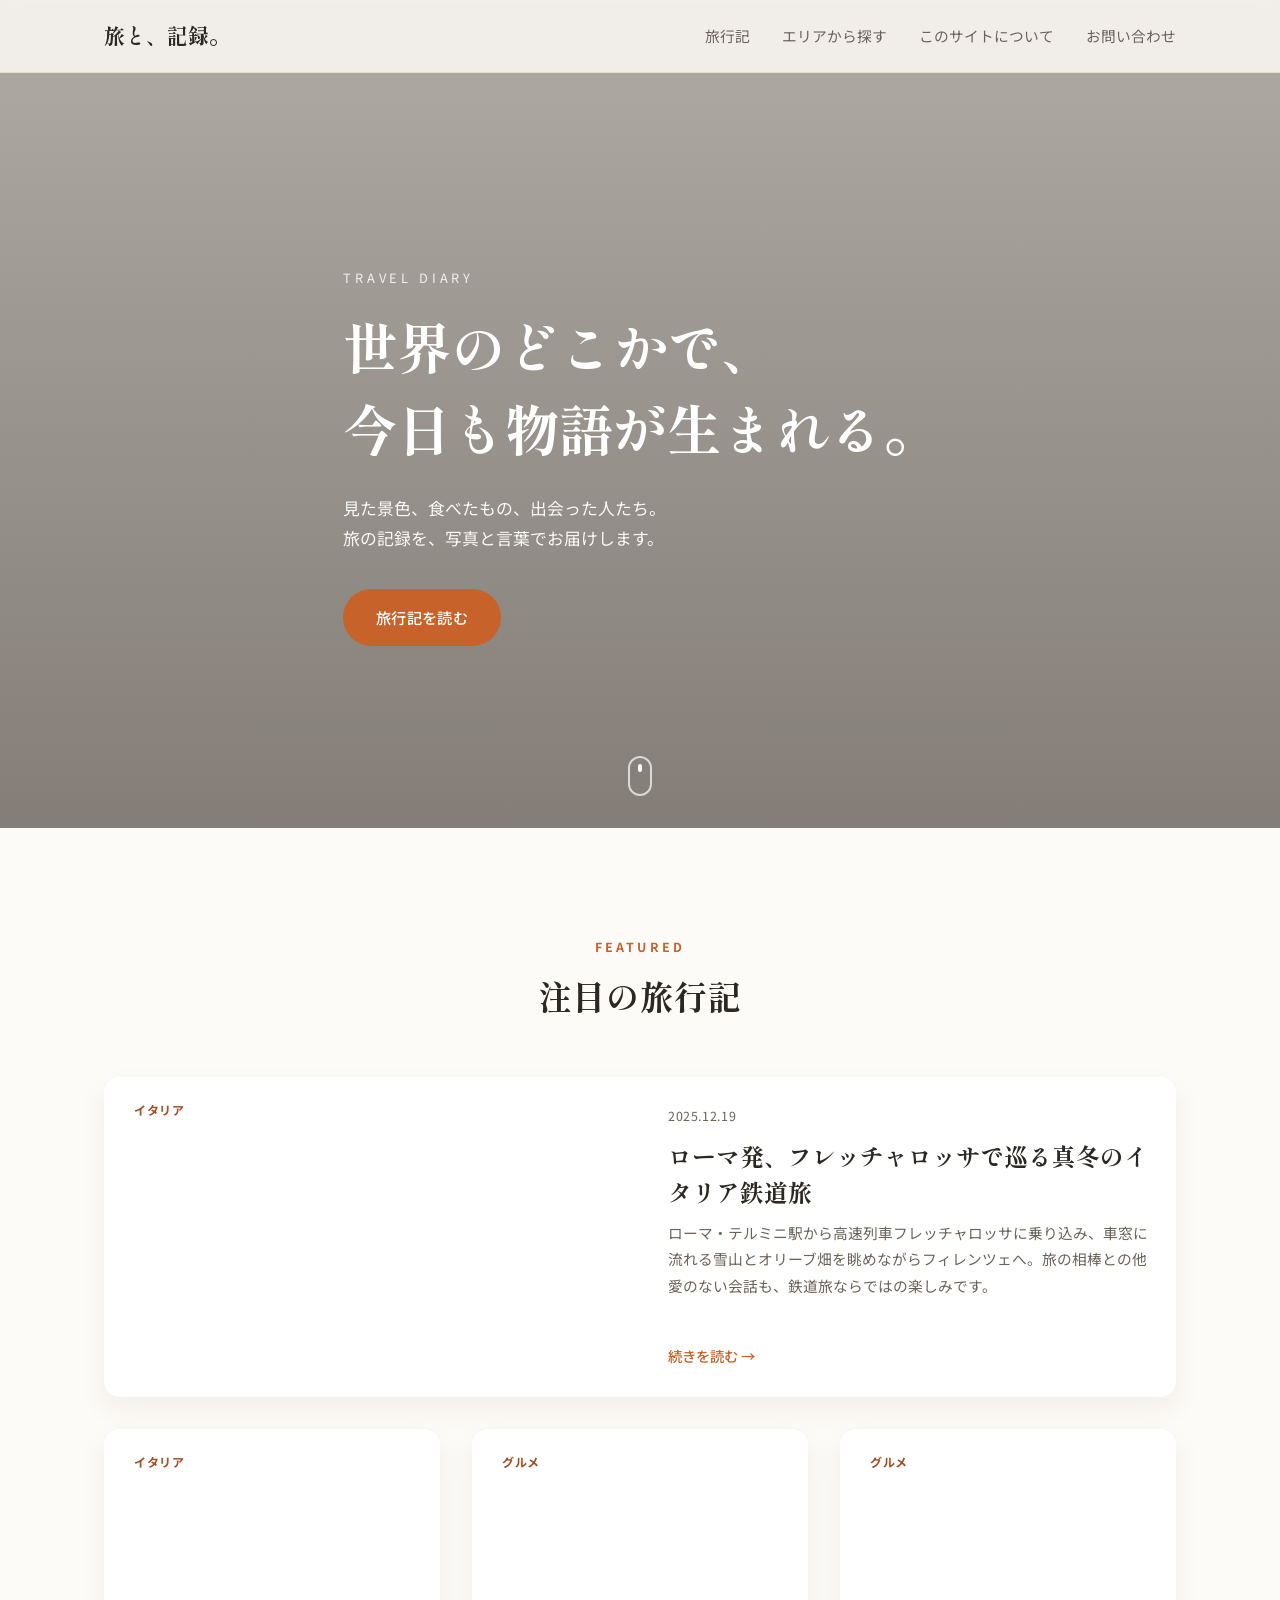
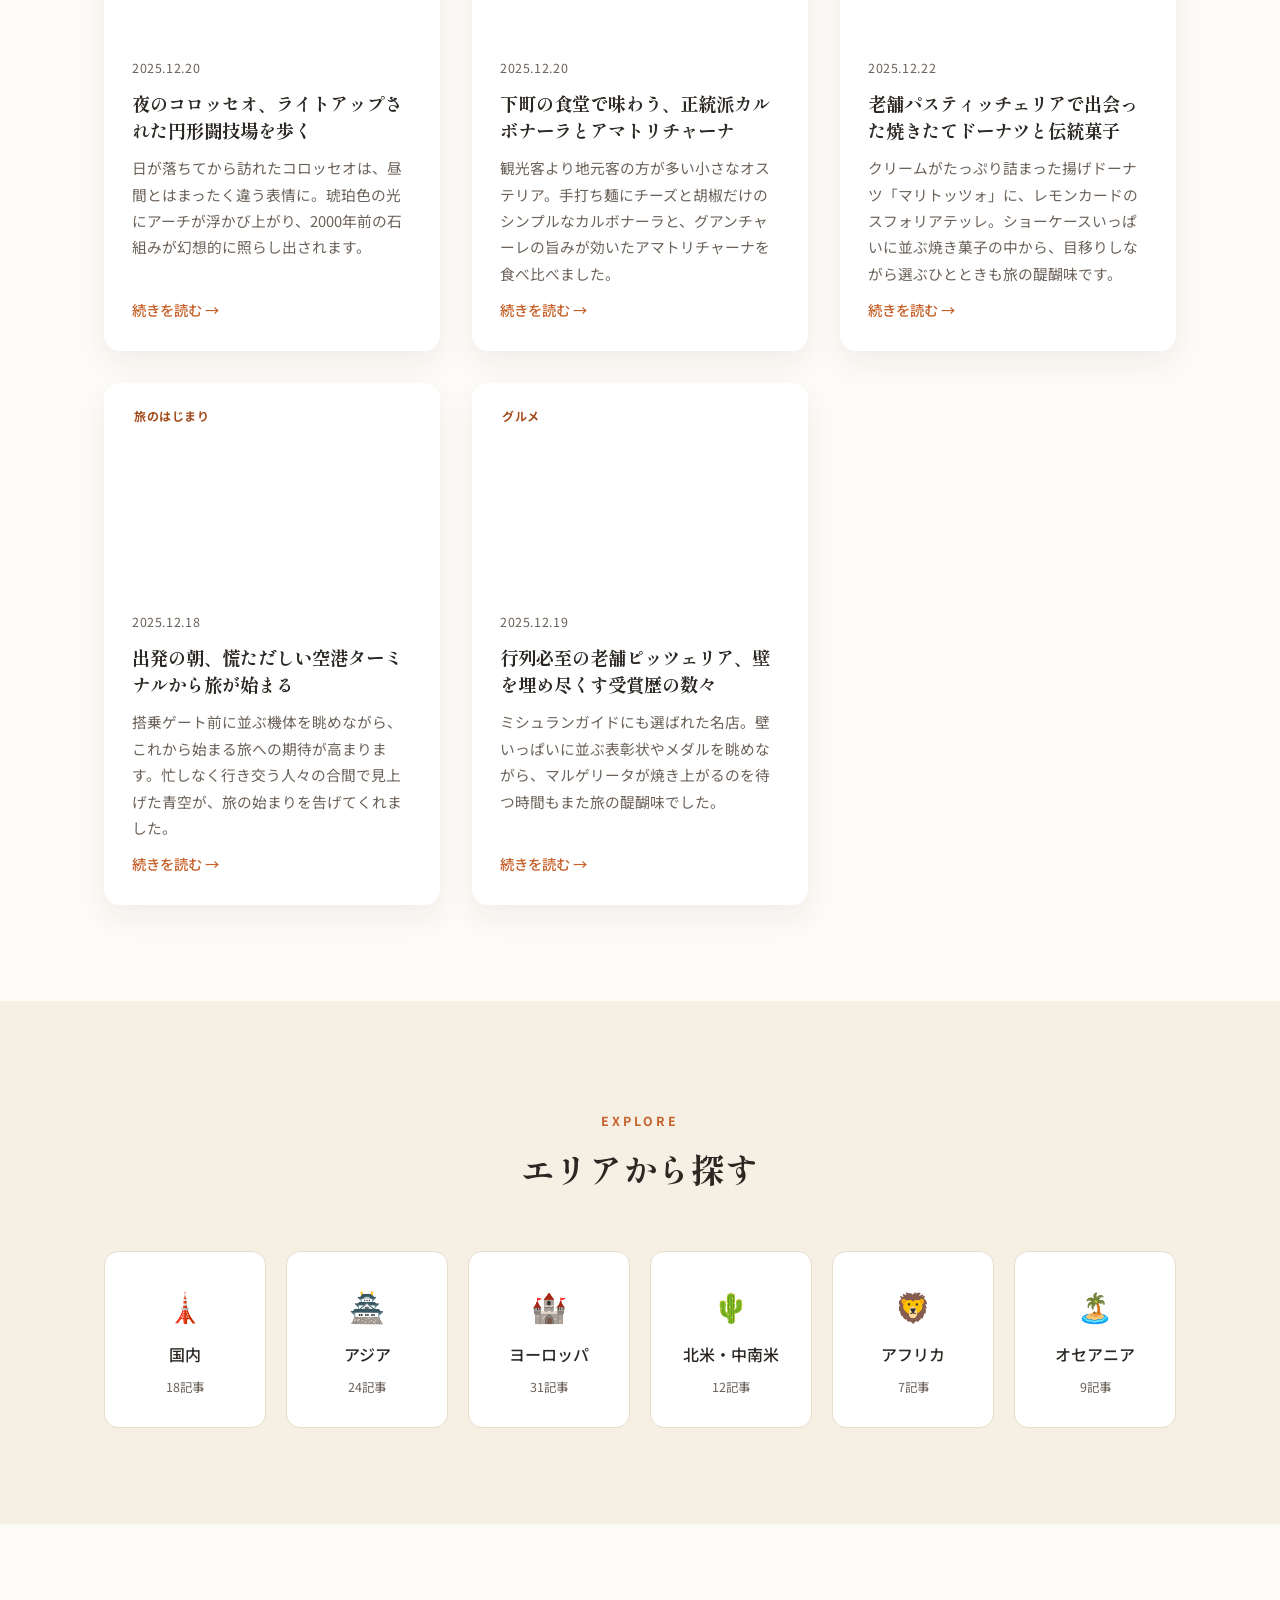
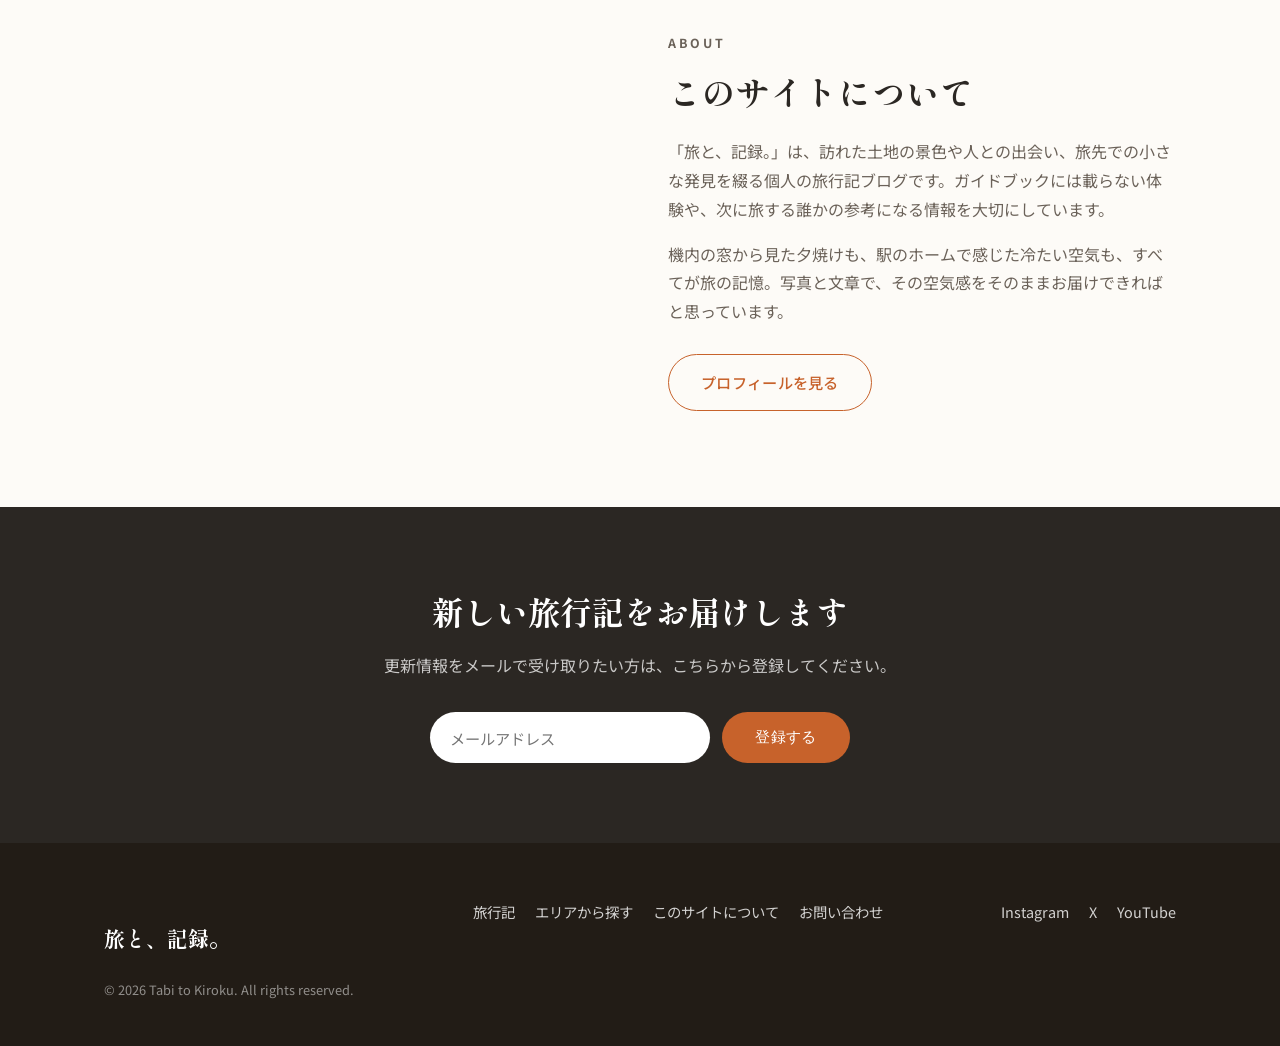
==== index.html @ 1ca61dbb "Initial commit: travel-site with Taiwan04 trip article Add site scaffold (index, naples article, css" ====
<!DOCTYPE html>
<html lang="ja">
<head>
<meta charset="UTF-8">
<meta name="viewport" content="width=device-width, initial-scale=1.0">
<title>旅と、記録。| 旅行記ブログ</title>
<link rel="preconnect" href="https://fonts.googleapis.com">
<link rel="preconnect" href="https://fonts.gstatic.com" crossorigin>
<link href="https://fonts.googleapis.com/css2?family=Shippori+Mincho:wght@500;700&family=Noto+Sans+JP:wght@400;500;700&display=swap" rel="stylesheet">
<link rel="stylesheet" href="css/style.css">
</head>
<body>

<header class="site-header">
  <div class="container header-inner">
    <a href="#top" class="logo">旅と、記録。</a>
    <nav class="nav" id="nav">
      <a href="#featured">旅行記</a>
      <a href="#destinations">エリアから探す</a>
      <a href="#about">このサイトについて</a>
      <a href="#contact">お問い合わせ</a>
    </nav>
    <button class="nav-toggle" id="navToggle" aria-label="メニューを開く" aria-expanded="false">
      <span></span><span></span><span></span>
    </button>
  </div>
</header>

<section class="hero" id="top">
  <div class="hero-bg" aria-hidden="true"></div>
  <div class="hero-content container">
    <p class="hero-eyebrow">TRAVEL DIARY</p>
    <h1>世界のどこかで、<br>今日も物語が生まれる。</h1>
    <p class="hero-lead">見た景色、食べたもの、出会った人たち。<br>旅の記録を、写真と言葉でお届けします。</p>
    <a href="#featured" class="btn btn-primary">旅行記を読む</a>
  </div>
  <a href="#featured" class="scroll-cue" aria-label="下にスクロール"><span></span></a>
</section>

<main>

  <section class="section" id="featured">
    <div class="container">
      <div class="section-head">
        <p class="section-eyebrow">FEATURED</p>
        <h2>注目の旅行記</h2>
      </div>

      <div class="card-grid">

        <article class="card card-large">
          <div class="card-media" style="background-image:url('images/2025-12-italy/naples/20251219_081137.jpg');">
            <span class="tag">イタリア</span>
          </div>
          <div class="card-body">
            <p class="card-date">2025.12.19</p>
            <h3>ローマ発、フレッチャロッサで巡る真冬のイタリア鉄道旅</h3>
            <p class="card-excerpt">ローマ・テルミニ駅から高速列車フレッチャロッサに乗り込み、車窓に流れる雪山とオリーブ畑を眺めながらフィレンツェへ。旅の相棒との他愛のない会話も、鉄道旅ならではの楽しみです。</p>
            <a href="articles/naples.html" class="card-link">続きを読む →</a>
          </div>
        </article>

        <article class="card">
          <div class="card-media" style="background-image:url('images/2025-12-italy/cover/20251220_171039.jpg');">
            <span class="tag">イタリア</span>
          </div>
          <div class="card-body">
            <p class="card-date">2025.12.20</p>
            <h3>夜のコロッセオ、ライトアップされた円形闘技場を歩く</h3>
            <p class="card-excerpt">日が落ちてから訪れたコロッセオは、昼間とはまったく違う表情に。琥珀色の光にアーチが浮かび上がり、2000年前の石組みが幻想的に照らし出されます。</p>
            <a href="#" class="card-link">続きを読む →</a>
          </div>
        </article>

        <article class="card">
          <div class="card-media" style="background-image:url('images/2025-12-italy/cover/20251220_133703.jpg');">
            <span class="tag">グルメ</span>
          </div>
          <div class="card-body">
            <p class="card-date">2025.12.20</p>
            <h3>下町の食堂で味わう、正統派カルボナーラとアマトリチャーナ</h3>
            <p class="card-excerpt">観光客より地元客の方が多い小さなオステリア。手打ち麺にチーズと胡椒だけのシンプルなカルボナーラと、グアンチャーレの旨みが効いたアマトリチャーナを食べ比べました。</p>
            <a href="#" class="card-link">続きを読む →</a>
          </div>
        </article>

        <article class="card">
          <div class="card-media" style="background-image:url('images/2025-12-italy/cover/20251222_110135.jpg');">
            <span class="tag">グルメ</span>
          </div>
          <div class="card-body">
            <p class="card-date">2025.12.22</p>
            <h3>老舗パスティッチェリアで出会った焼きたてドーナツと伝統菓子</h3>
            <p class="card-excerpt">クリームがたっぷり詰まった揚げドーナツ「マリトッツォ」に、レモンカードのスフォリアテッレ。ショーケースいっぱいに並ぶ焼き菓子の中から、目移りしながら選ぶひとときも旅の醍醐味です。</p>
            <a href="#" class="card-link">続きを読む →</a>
          </div>
        </article>

        <article class="card">
          <div class="card-media" style="background-image:url('images/2025-12-italy/cover/20251218_120219.jpg');">
            <span class="tag">旅のはじまり</span>
          </div>
          <div class="card-body">
            <p class="card-date">2025.12.18</p>
            <h3>出発の朝、慌ただしい空港ターミナルから旅が始まる</h3>
            <p class="card-excerpt">搭乗ゲート前に並ぶ機体を眺めながら、これから始まる旅への期待が高まります。忙しなく行き交う人々の合間で見上げた青空が、旅の始まりを告げてくれました。</p>
            <a href="#" class="card-link">続きを読む →</a>
          </div>
        </article>

        <article class="card">
          <div class="card-media" style="background-image:url('images/2025-12-italy/naples/20251219_102523.jpg');">
            <span class="tag">グルメ</span>
          </div>
          <div class="card-body">
            <p class="card-date">2025.12.19</p>
            <h3>行列必至の老舗ピッツェリア、壁を埋め尽くす受賞歴の数々</h3>
            <p class="card-excerpt">ミシュランガイドにも選ばれた名店。壁いっぱいに並ぶ表彰状やメダルを眺めながら、マルゲリータが焼き上がるのを待つ時間もまた旅の醍醐味でした。</p>
            <a href="#" class="card-link">続きを読む →</a>
          </div>
        </article>

      </div>
    </div>
  </section>

  <section class="section section-alt" id="destinations">
    <div class="container">
      <div class="section-head">
        <p class="section-eyebrow">EXPLORE</p>
        <h2>エリアから探す</h2>
      </div>
      <div class="region-grid">
        <a href="#" class="region-card">
          <span class="region-icon">🗼</span>
          <span class="region-name">国内</span>
          <span class="region-count">18記事</span>
        </a>
        <a href="#" class="region-card">
          <span class="region-icon">🏯</span>
          <span class="region-name">アジア</span>
          <span class="region-count">24記事</span>
        </a>
        <a href="#" class="region-card">
          <span class="region-icon">🏰</span>
          <span class="region-name">ヨーロッパ</span>
          <span class="region-count">31記事</span>
        </a>
        <a href="#" class="region-card">
          <span class="region-icon">🌵</span>
          <span class="region-name">北米・中南米</span>
          <span class="region-count">12記事</span>
        </a>
        <a href="#" class="region-card">
          <span class="region-icon">🦁</span>
          <span class="region-name">アフリカ</span>
          <span class="region-count">7記事</span>
        </a>
        <a href="#" class="region-card">
          <span class="region-icon">🏝️</span>
          <span class="region-name">オセアニア</span>
          <span class="region-count">9記事</span>
        </a>
      </div>
    </div>
  </section>

  <section class="section about" id="about">
    <div class="container about-inner">
      <div class="about-photo" style="background-image:url('images/2025-12-italy/cover/20251218_175914.jpg');"></div>
      <div class="about-text">
        <p class="section-eyebrow">ABOUT</p>
        <h2>このサイトについて</h2>
        <p>「旅と、記録。」は、訪れた土地の景色や人との出会い、旅先での小さな発見を綴る個人の旅行記ブログです。ガイドブックには載らない体験や、次に旅する誰かの参考になる情報を大切にしています。</p>
        <p>機内の窓から見た夕焼けも、駅のホームで感じた冷たい空気も、すべてが旅の記憶。写真と文章で、その空気感をそのままお届けできればと思っています。</p>
        <a href="#" class="btn btn-outline">プロフィールを見る</a>
      </div>
    </div>
  </section>

  <section class="newsletter" id="contact">
    <div class="container newsletter-inner">
      <h2>新しい旅行記をお届けします</h2>
      <p>更新情報をメールで受け取りたい方は、こちらから登録してください。</p>
      <form class="newsletter-form" onsubmit="return false;">
        <input type="email" placeholder="メールアドレス" aria-label="メールアドレス" required>
        <button type="submit" class="btn btn-primary">登録する</button>
      </form>
    </div>
  </section>

</main>

<footer class="site-footer">
  <div class="container footer-inner">
    <div>
      <p class="logo">旅と、記録。</p>
      <p class="footer-note">© 2026 Tabi to Kiroku. All rights reserved.</p>
    </div>
    <div class="footer-links">
      <a href="#featured">旅行記</a>
      <a href="#destinations">エリアから探す</a>
      <a href="#about">このサイトについて</a>
      <a href="#contact">お問い合わせ</a>
    </div>
    <div class="footer-social">
      <a href="#" aria-label="Instagram">Instagram</a>
      <a href="#" aria-label="X">X</a>
      <a href="#" aria-label="YouTube">YouTube</a>
    </div>
  </div>
</footer>

<script src="js/main.js"></script>
</body>
</html>
---- css/style.css ----
:root {
  --color-bg: #fdfbf7;
  --color-bg-alt: #f5efe4;
  --color-text: #2b2723;
  --color-text-soft: #6b6259;
  --color-accent: #c7622b;
  --color-accent-dark: #a44e20;
  --color-border: #e7ddcb;
  --font-heading: "Shippori Mincho", serif;
  --font-body: "Noto Sans JP", sans-serif;
  --max-width: 1120px;
}

* {
  box-sizing: border-box;
}

html {
  scroll-behavior: smooth;
}

body {
  margin: 0;
  font-family: var(--font-body);
  color: var(--color-text);
  background: var(--color-bg);
  line-height: 1.8;
}

img {
  max-width: 100%;
}

a {
  color: inherit;
  text-decoration: none;
}

.container {
  max-width: var(--max-width);
  margin: 0 auto;
  padding: 0 24px;
}

h1, h2, h3 {
  font-family: var(--font-heading);
  line-height: 1.5;
  margin: 0;
}

.btn {
  display: inline-block;
  padding: 14px 32px;
  border-radius: 999px;
  font-weight: 500;
  font-size: 0.95rem;
  letter-spacing: 0.02em;
  transition: transform 0.2s ease, background 0.2s ease, color 0.2s ease;
  border: 1px solid transparent;
}

.btn-primary {
  background: var(--color-accent);
  color: #fff;
}

.btn-primary:hover {
  background: var(--color-accent-dark);
  transform: translateY(-2px);
}

.btn-outline {
  border-color: var(--color-accent);
  color: var(--color-accent);
}

.btn-outline:hover {
  background: var(--color-accent);
  color: #fff;
  transform: translateY(-2px);
}

/* Header */
.site-header {
  position: fixed;
  top: 0;
  left: 0;
  right: 0;
  z-index: 100;
  background: rgba(253, 251, 247, 0.85);
  backdrop-filter: blur(8px);
  border-bottom: 1px solid var(--color-border);
}

.header-inner {
  display: flex;
  align-items: center;
  justify-content: space-between;
  height: 72px;
}

.logo {
  font-family: var(--font-heading);
  font-weight: 700;
  font-size: 1.3rem;
  color: var(--color-text);
}

.nav {
  display: flex;
  gap: 32px;
}

.nav a {
  font-size: 0.92rem;
  color: var(--color-text-soft);
  position: relative;
}

.nav a:hover {
  color: var(--color-accent);
}

.nav-toggle {
  display: none;
  flex-direction: column;
  justify-content: center;
  gap: 5px;
  width: 32px;
  height: 32px;
  background: none;
  border: none;
  cursor: pointer;
  padding: 0;
}

.nav-toggle span {
  display: block;
  height: 2px;
  width: 100%;
  background: var(--color-text);
  transition: transform 0.2s ease, opacity 0.2s ease;
}

/* Hero */
.hero {
  position: relative;
  min-height: 92vh;
  display: flex;
  align-items: center;
  overflow: hidden;
}

.hero-bg {
  position: absolute;
  inset: 0;
  background: url('../images/2025-12-italy/cover/20251221_143336.jpg') center 30%/cover no-repeat;
}

.hero-bg::after {
  content: "";
  position: absolute;
  inset: 0;
  background: linear-gradient(180deg, rgba(30, 22, 12, 0.35) 0%, rgba(30, 22, 12, 0.55) 100%);
}

.hero-content {
  position: relative;
  color: #fff;
  padding-top: 72px;
}

.hero-eyebrow {
  letter-spacing: 0.3em;
  font-size: 0.8rem;
  margin-bottom: 16px;
  opacity: 0.85;
}

.hero h1 {
  font-size: clamp(2rem, 5vw, 3.4rem);
  margin-bottom: 24px;
}

.hero-lead {
  font-size: 1.05rem;
  max-width: 32em;
  margin-bottom: 36px;
  opacity: 0.95;
}

.scroll-cue {
  position: absolute;
  bottom: 32px;
  left: 50%;
  transform: translateX(-50%);
  width: 24px;
  height: 40px;
  border: 2px solid rgba(255, 255, 255, 0.7);
  border-radius: 999px;
}

.scroll-cue span {
  position: absolute;
  top: 6px;
  left: 50%;
  transform: translateX(-50%);
  width: 4px;
  height: 8px;
  background: #fff;
  border-radius: 999px;
  animation: scroll-cue 1.6s infinite;
}

@keyframes scroll-cue {
  0% { opacity: 1; top: 6px; }
  70% { opacity: 0; top: 20px; }
  100% { opacity: 0; top: 6px; }
}

/* Sections */
.section {
  padding: 96px 0;
}

.section-alt {
  background: var(--color-bg-alt);
}

.section-head {
  text-align: center;
  margin-bottom: 56px;
}

.section-eyebrow {
  color: var(--color-accent);
  letter-spacing: 0.25em;
  font-size: 0.78rem;
  font-weight: 700;
  margin-bottom: 12px;
}

.section-head h2 {
  font-size: clamp(1.6rem, 3vw, 2.1rem);
}

/* Card grid */
.card-grid {
  display: grid;
  grid-template-columns: repeat(3, 1fr);
  gap: 32px;
}

.card {
  background: #fff;
  border-radius: 16px;
  overflow: hidden;
  box-shadow: 0 12px 30px rgba(43, 39, 35, 0.06);
  transition: transform 0.25s ease, box-shadow 0.25s ease;
  display: flex;
  flex-direction: column;
}

.card:hover {
  transform: translateY(-6px);
  box-shadow: 0 20px 40px rgba(43, 39, 35, 0.12);
}

.card-large {
  grid-column: span 3;
  flex-direction: row;
}

.card-large .card-media {
  flex: 1 1 50%;
  min-height: 320px;
}

.card-large .card-body {
  flex: 1 1 50%;
  justify-content: center;
}

.card-media {
  height: 200px;
  background-size: cover;
  background-position: center;
  position: relative;
}

.tag {
  position: absolute;
  top: 16px;
  left: 16px;
  background: rgba(255, 255, 255, 0.9);
  color: var(--color-accent-dark);
  font-size: 0.75rem;
  font-weight: 700;
  padding: 6px 14px;
  border-radius: 999px;
  letter-spacing: 0.05em;
}

.card-body {
  padding: 28px;
  display: flex;
  flex-direction: column;
  gap: 10px;
  flex: 1;
}

.card-date {
  font-size: 0.78rem;
  color: var(--color-text-soft);
  letter-spacing: 0.05em;
  margin: 0;
}

.card h3 {
  font-size: 1.15rem;
}

.card-large h3 {
  font-size: 1.5rem;
}

.card-excerpt {
  color: var(--color-text-soft);
  font-size: 0.92rem;
  margin: 0;
}

.card-link {
  margin-top: auto;
  color: var(--color-accent);
  font-weight: 500;
  font-size: 0.9rem;
}

/* Regions */
.region-grid {
  display: grid;
  grid-template-columns: repeat(6, 1fr);
  gap: 20px;
}

.region-card {
  background: #fff;
  border: 1px solid var(--color-border);
  border-radius: 14px;
  padding: 28px 12px;
  display: flex;
  flex-direction: column;
  align-items: center;
  gap: 8px;
  transition: border-color 0.2s ease, transform 0.2s ease;
}

.region-card:hover {
  border-color: var(--color-accent);
  transform: translateY(-4px);
}

.region-icon {
  font-size: 1.8rem;
}

.region-name {
  font-weight: 500;
}

.region-count {
  font-size: 0.78rem;
  color: var(--color-text-soft);
}

/* About */
.about-inner {
  display: grid;
  grid-template-columns: 1fr 1fr;
  gap: 56px;
  align-items: center;
}

.about-photo {
  background-size: cover;
  background-position: center;
  border-radius: 20px;
  min-height: 380px;
}

.about-text p {
  color: var(--color-text-soft);
}

.about-text h2 {
  margin-bottom: 20px;
  font-size: clamp(1.6rem, 3vw, 2.1rem);
}

.about-text .btn {
  margin-top: 12px;
}

/* Newsletter */
.newsletter {
  background: var(--color-text);
  color: #fff;
  padding: 80px 0;
  text-align: center;
}

.newsletter h2 {
  font-size: clamp(1.5rem, 3vw, 2rem);
  margin-bottom: 12px;
}

.newsletter p {
  color: rgba(255, 255, 255, 0.75);
  margin-bottom: 32px;
}

.newsletter-form {
  display: flex;
  justify-content: center;
  gap: 12px;
  flex-wrap: wrap;
}

.newsletter-form input {
  padding: 14px 20px;
  border-radius: 999px;
  border: none;
  min-width: 280px;
  font-family: var(--font-body);
  font-size: 0.95rem;
}

/* Footer */
.site-footer {
  background: #221c16;
  color: rgba(255, 255, 255, 0.8);
  padding: 56px 0 32px;
}

.footer-inner {
  display: flex;
  justify-content: space-between;
  flex-wrap: wrap;
  gap: 32px;
}

.site-footer .logo {
  color: #fff;
}

.footer-note {
  font-size: 0.8rem;
  color: rgba(255, 255, 255, 0.5);
  margin-top: 8px;
}

.footer-links, .footer-social {
  display: flex;
  gap: 20px;
  font-size: 0.9rem;
}

.footer-links a:hover,
.footer-social a:hover,
.nav a:hover {
  color: var(--color-accent);
}

/* Responsive */
@media (max-width: 960px) {
  .card-grid {
    grid-template-columns: repeat(2, 1fr);
  }
  .card-large {
    grid-column: span 2;
    flex-direction: column;
  }
  .region-grid {
    grid-template-columns: repeat(3, 1fr);
  }
  .about-inner {
    grid-template-columns: 1fr;
  }
  .about-photo {
    min-height: 260px;
  }
}

/* Article: guidebook-style day-trip page */
.article-hero {
  position: relative;
  min-height: 78vh;
  display: flex;
  align-items: flex-end;
  overflow: hidden;
  background: #1c1712;
}

.article-hero-bg {
  position: absolute;
  inset: 0;
  background-size: cover;
  background-position: center;
}

.article-hero-bg::after {
  content: "";
  position: absolute;
  inset: 0;
  background: linear-gradient(180deg, rgba(20, 15, 10, 0.25) 0%, rgba(20, 15, 10, 0.75) 100%);
}

.article-hero-content {
  position: relative;
  color: #fff;
  padding: 72px 0 56px;
}

.article-eyebrow {
  letter-spacing: 0.3em;
  font-size: 0.78rem;
  opacity: 0.85;
  margin-bottom: 18px;
}

.article-hero h1 {
  font-size: clamp(1.9rem, 4.4vw, 3rem);
  margin-bottom: 20px;
  max-width: 20em;
}

.article-meta {
  display: flex;
  flex-wrap: wrap;
  gap: 14px;
  font-size: 0.85rem;
}

.article-meta span {
  background: rgba(255, 255, 255, 0.14);
  border: 1px solid rgba(255, 255, 255, 0.35);
  border-radius: 999px;
  padding: 7px 18px;
  backdrop-filter: blur(4px);
}

.article-breadcrumb {
  position: relative;
  padding: 20px 0;
  font-size: 0.85rem;
  color: var(--color-text-soft);
  border-bottom: 1px solid var(--color-border);
}

.article-breadcrumb a {
  color: var(--color-accent);
}

.article-intro {
  padding: 72px 0 24px;
}

.article-prose {
  max-width: 42em;
  margin: 0 auto;
  text-align: center;
}

.article-prose p {
  color: var(--color-text-soft);
  font-size: 1.02rem;
}

.chapter-marker {
  display: flex;
  align-items: center;
  gap: 20px;
  max-width: var(--max-width);
  margin: 64px auto 8px;
  padding: 0 24px;
  color: var(--color-accent);
}

.chapter-marker::before,
.chapter-marker::after {
  content: "";
  flex: 1;
  height: 1px;
  background: var(--color-border);
}

.chapter-marker span {
  font-family: var(--font-heading);
  letter-spacing: 0.2em;
  font-size: 0.95rem;
  white-space: nowrap;
}

/* Timeline */
.timeline {
  position: relative;
  max-width: 760px;
  margin: 0 auto;
  padding: 56px 24px 24px;
}

.timeline::before {
  content: "";
  position: absolute;
  top: 0;
  bottom: 0;
  left: 47px;
  width: 2px;
  background: linear-gradient(180deg, var(--color-border) 0%, var(--color-accent) 4%, var(--color-accent) 96%, var(--color-border) 100%);
  opacity: 0.5;
}

.timeline-item {
  position: relative;
  padding-left: 96px;
  margin-bottom: 64px;
}

.timeline-item:last-child {
  margin-bottom: 0;
}

.timeline-time {
  position: absolute;
  left: 0;
  top: 2px;
  width: 96px;
  padding-right: 24px;
  text-align: right;
  font-family: var(--font-heading);
  font-weight: 700;
  font-size: 1.1rem;
  color: var(--color-accent-dark);
}

.timeline-time::after {
  content: "";
  position: absolute;
  right: -6px;
  top: 6px;
  width: 12px;
  height: 12px;
  border-radius: 50%;
  background: var(--color-accent);
  border: 3px solid var(--color-bg);
  box-shadow: 0 0 0 2px var(--color-accent);
}

.timeline-card h3 {
  font-size: 1.3rem;
  margin-bottom: 12px;
}

.timeline-card p {
  color: var(--color-text-soft);
  margin: 0 0 16px;
}

.timeline-card p:last-child {
  margin-bottom: 0;
}

.timeline-photo {
  width: 100%;
  aspect-ratio: 4 / 3;
  background-size: cover;
  background-position: center;
  border-radius: 16px;
  margin-bottom: 20px;
  box-shadow: 0 16px 36px rgba(43, 39, 35, 0.14);
}

.timeline-item--feature .timeline-photo {
  aspect-ratio: 16 / 10;
}

.timeline-photo--portrait {
  aspect-ratio: 3 / 4;
  max-width: 420px;
}

.timeline-item--compact {
  padding-left: 96px;
  margin-bottom: 40px;
}

.timeline-item--compact .timeline-card {
  padding: 4px 0;
}

.timeline-item--compact h3 {
  font-size: 1.05rem;
  margin-bottom: 6px;
}

.timeline-item--compact p {
  font-size: 0.92rem;
}

.timeline-note {
  display: inline-block;
  font-size: 0.78rem;
  color: var(--color-text-soft);
  border: 1px solid var(--color-border);
  border-radius: 999px;
  padding: 4px 14px;
  margin-top: 4px;
}

/* Journey summary */
.journey-summary {
  background: var(--color-bg-alt);
  padding: 88px 0;
}

.journey-list {
  max-width: 760px;
  margin: 40px auto 0;
  display: flex;
  flex-direction: column;
  gap: 4px;
}

.journey-row {
  display: grid;
  grid-template-columns: 84px 1fr;
  gap: 20px;
  padding: 14px 20px;
  border-radius: 10px;
  font-size: 0.92rem;
}

.journey-row:nth-child(odd) {
  background: rgba(255, 255, 255, 0.6);
}

.journey-row time {
  font-family: var(--font-heading);
  font-weight: 700;
  color: var(--color-accent-dark);
}

.journey-row span {
  color: var(--color-text);
}

@media (max-width: 680px) {
  .timeline::before {
    left: 27px;
  }
  .timeline-item,
  .timeline-item--compact {
    padding-left: 60px;
  }
  .timeline-time {
    width: 56px;
    padding-right: 12px;
    font-size: 0.95rem;
  }
  .journey-row {
    grid-template-columns: 64px 1fr;
    font-size: 0.86rem;
  }
}

@media (max-width: 680px) {
  .nav {
    position: absolute;
    top: 72px;
    left: 0;
    right: 0;
    background: var(--color-bg);
    flex-direction: column;
    padding: 16px 24px 24px;
    gap: 16px;
    border-bottom: 1px solid var(--color-border);
    display: none;
  }
  .nav.open {
    display: flex;
  }
  .nav-toggle {
    display: flex;
  }
  .card-grid {
    grid-template-columns: 1fr;
  }
  .card-large {
    grid-column: span 1;
  }
  .region-grid {
    grid-template-columns: repeat(2, 1fr);
  }
  .footer-inner {
    flex-direction: column;
  }
}
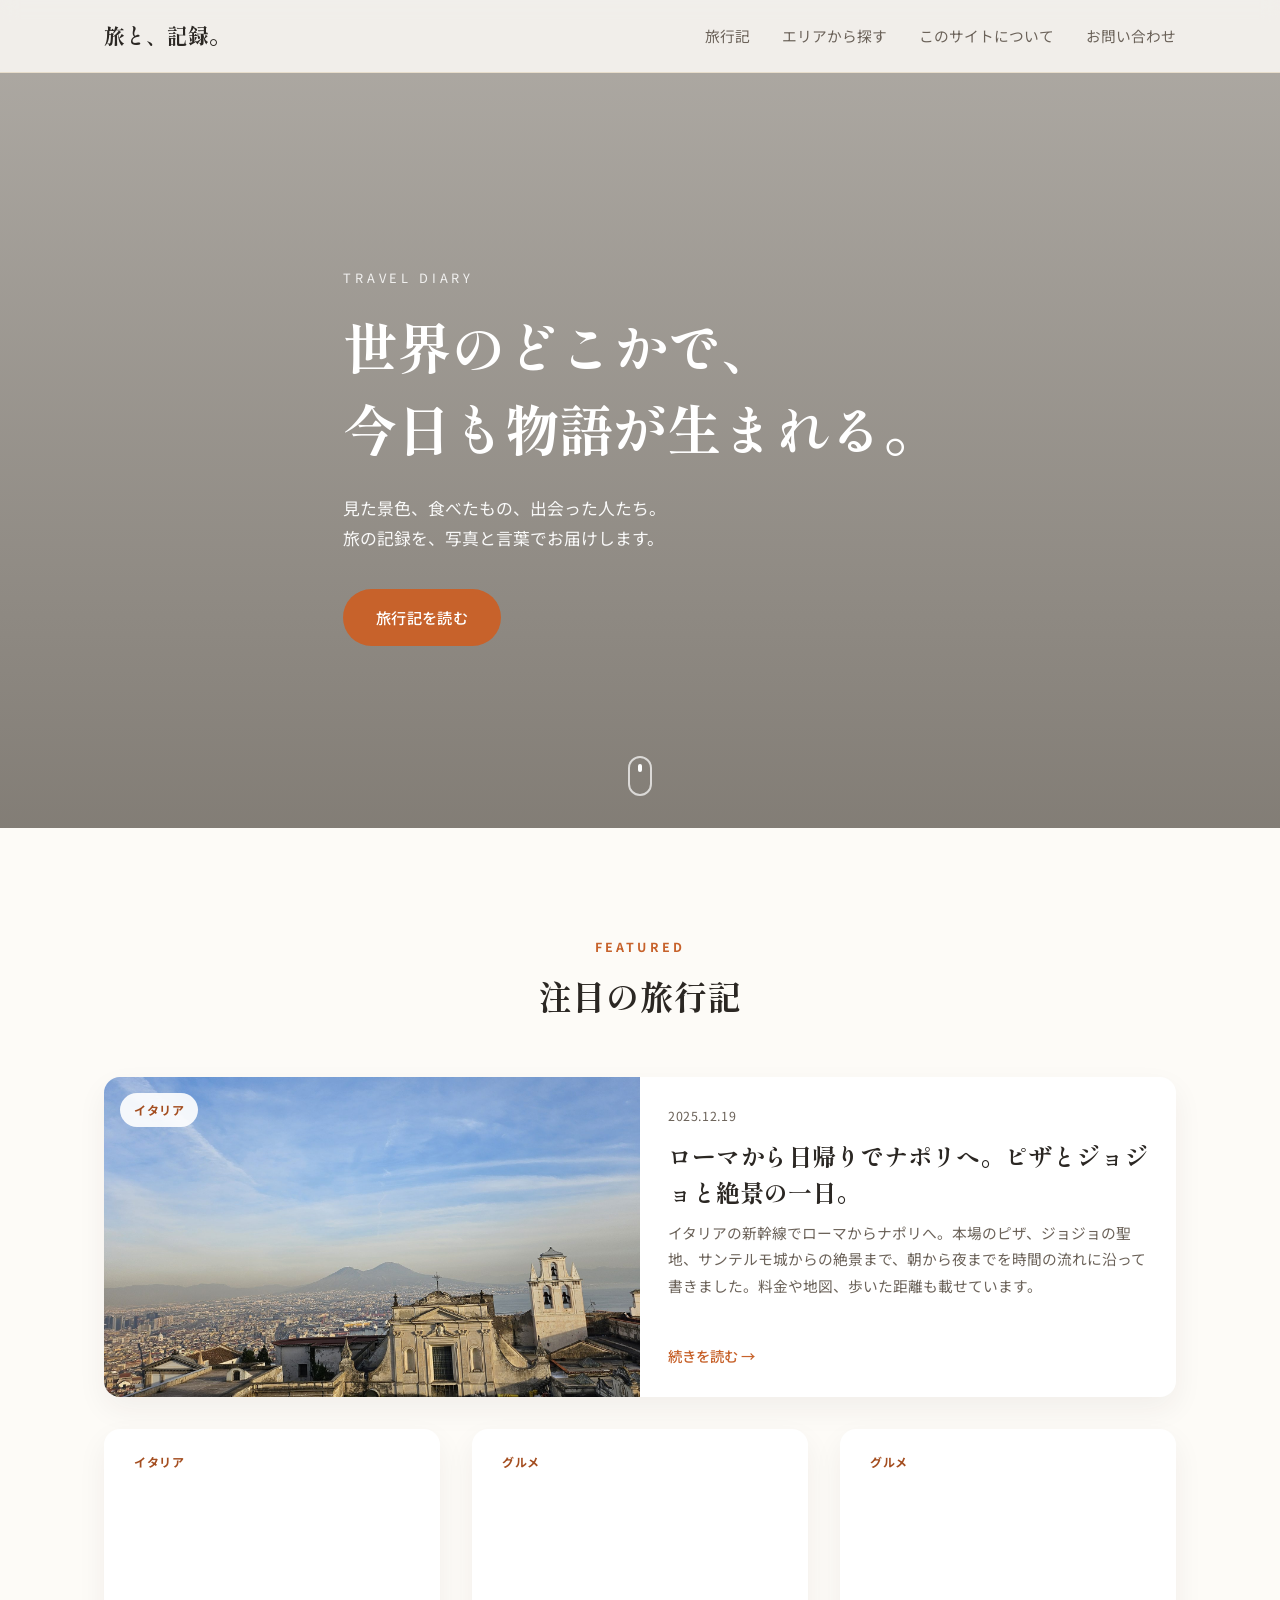
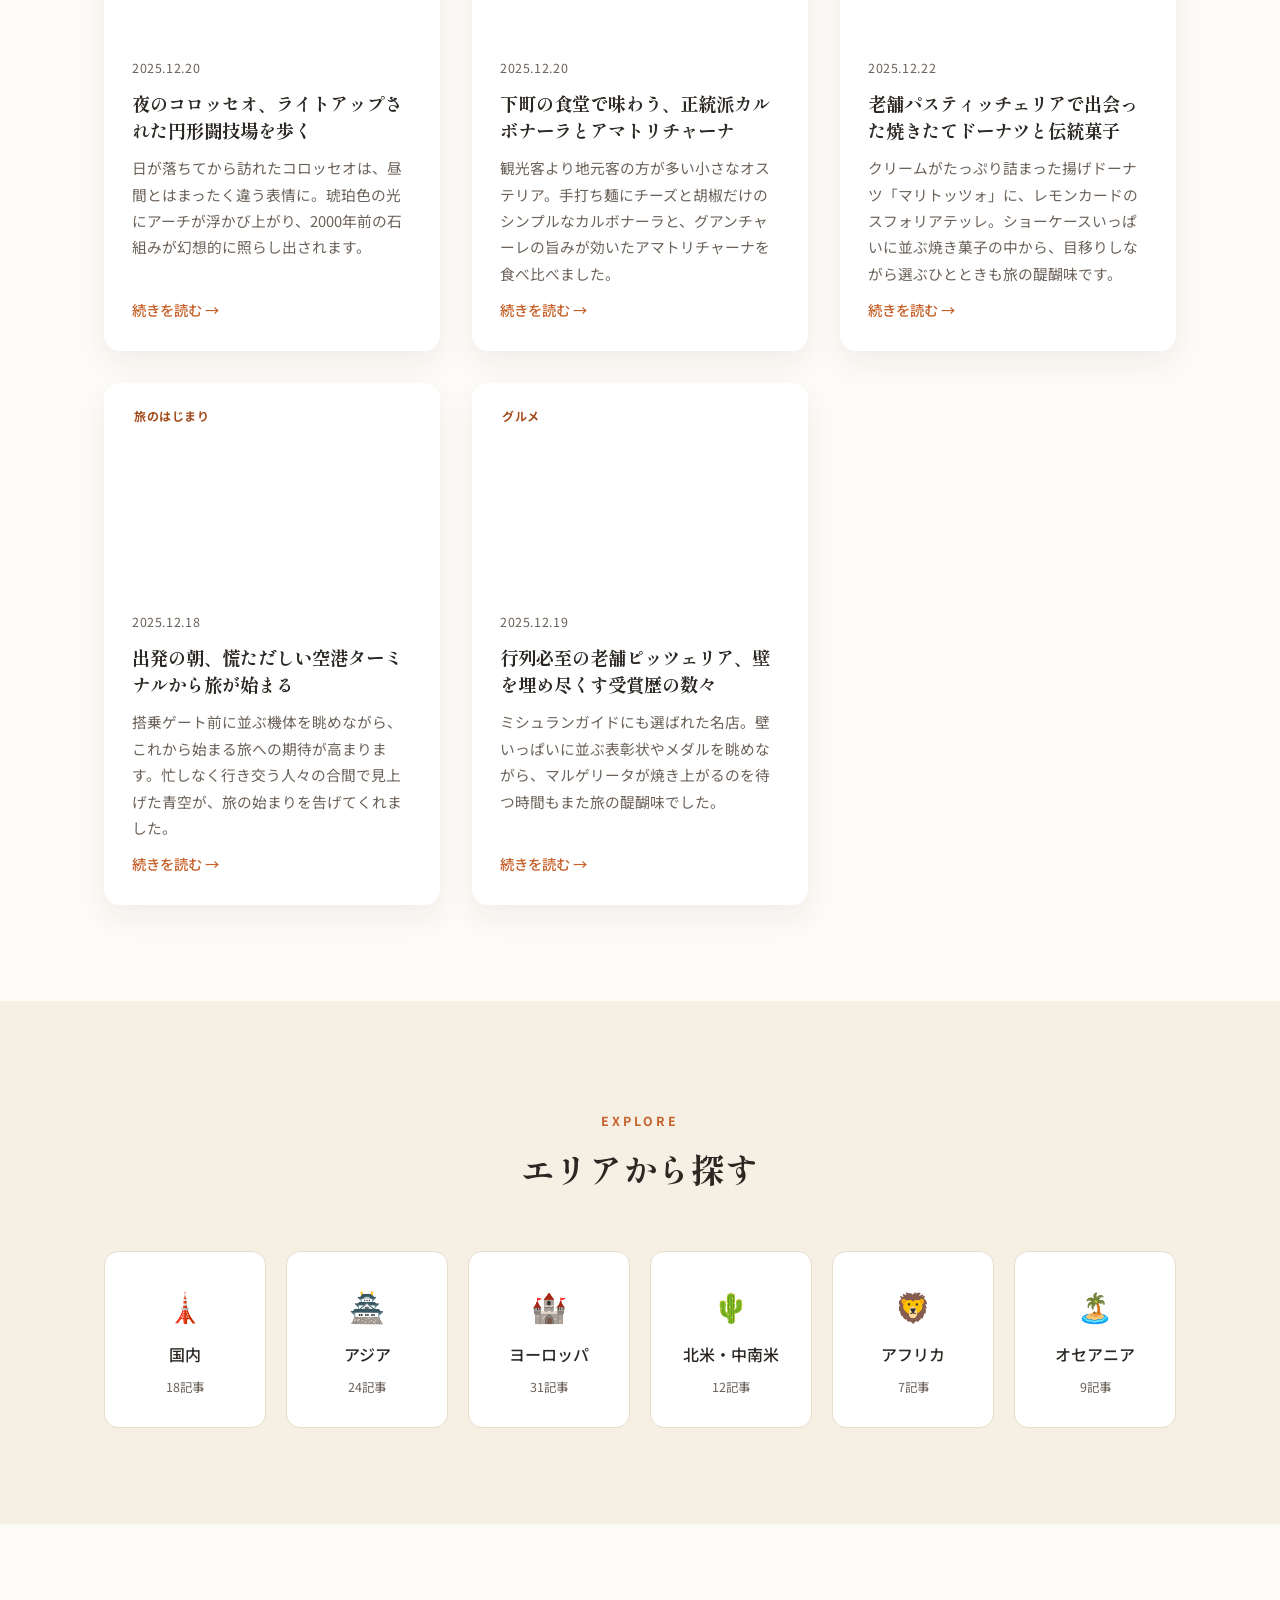
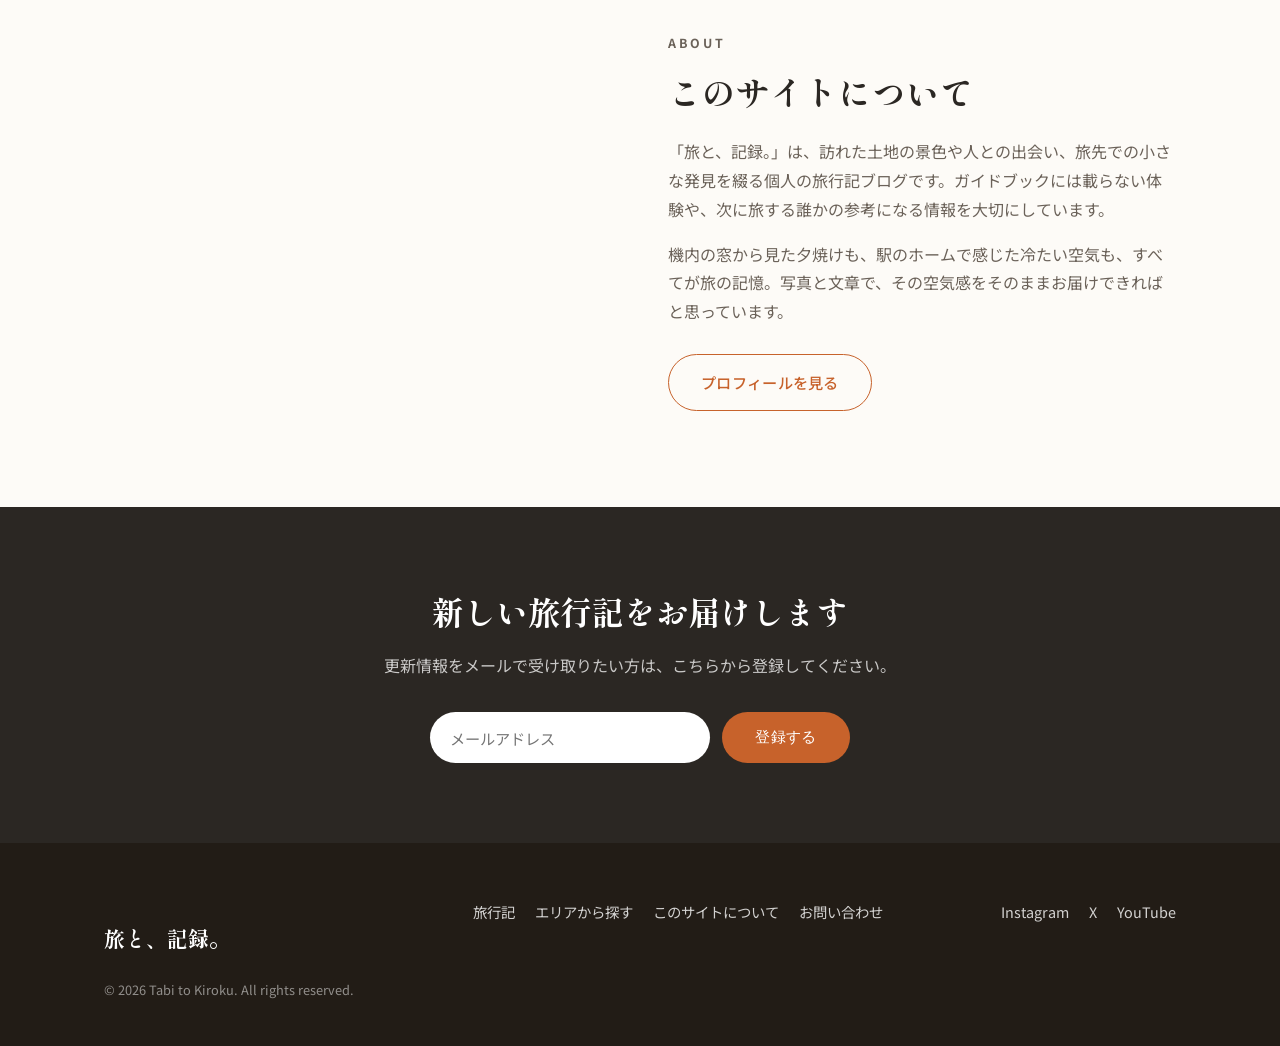
==== commit 38b483c9: "Add Naples day-trip article and feature it on the top page New article italy01-naples: timeline with" ====
--- a/index.html
+++ b/index.html
@@ -49,14 +49,14 @@
       <div class="card-grid">
 
         <article class="card card-large">
-          <div class="card-media" style="background-image:url('images/2025-12-italy/naples/20251219_081137.jpg');">
+          <div class="card-media" style="background-image:url('images/Italy01/naples/20251219_150623.jpg');">
             <span class="tag">イタリア</span>
           </div>
           <div class="card-body">
             <p class="card-date">2025.12.19</p>
-            <h3>ローマ発、フレッチャロッサで巡る真冬のイタリア鉄道旅</h3>
-            <p class="card-excerpt">ローマ・テルミニ駅から高速列車フレッチャロッサに乗り込み、車窓に流れる雪山とオリーブ畑を眺めながらフィレンツェへ。旅の相棒との他愛のない会話も、鉄道旅ならではの楽しみです。</p>
-            <a href="articles/naples.html" class="card-link">続きを読む →</a>
+            <h3>ローマから日帰りでナポリへ。ピザとジョジョと絶景の一日。</h3>
+            <p class="card-excerpt">イタリアの新幹線でローマからナポリへ。本場のピザ、ジョジョの聖地、サンテルモ城からの絶景まで、朝から夜までを時間の流れに沿って書きました。料金や地図、歩いた距離も載せています。</p>
+            <a href="articles/italy01-naples.html" class="card-link">続きを読む →</a>
           </div>
         </article>
 
--- a/css/style.css
+++ b/css/style.css
@@ -519,7 +519,7 @@
 .article-hero-content {
   position: relative;
   color: #fff;
-  padding: 72px 0 56px;
+  padding: 72px 24px 56px;
 }
 
 .article-eyebrow {
@@ -531,6 +531,9 @@
 
 .article-hero h1 {
   font-size: clamp(1.9rem, 4.4vw, 3rem);
+  text-wrap: balance;
+  word-break: keep-all;
+  overflow-wrap: anywhere;
   margin-bottom: 20px;
   max-width: 20em;
 }
@@ -552,7 +555,7 @@
 
 .article-breadcrumb {
   position: relative;
-  padding: 20px 0;
+  padding: 20px 24px;
   font-size: 0.85rem;
   color: var(--color-text-soft);
   border-bottom: 1px solid var(--color-border);
@@ -563,7 +566,7 @@
 }
 
 .article-intro {
-  padding: 72px 0 24px;
+  padding: 72px 24px 24px;
 }
 
 .article-prose {
@@ -685,9 +688,427 @@
   aspect-ratio: 16 / 10;
 }
 
-.timeline-photo--portrait {
+.timeline-photo.timeline-photo--portrait,
+.timeline-item--feature .timeline-photo.timeline-photo--portrait {
   aspect-ratio: 3 / 4;
   max-width: 420px;
+}
+
+.timeline-photos {
+  display: grid;
+  grid-template-columns: repeat(2, 1fr);
+  gap: 12px;
+  margin-bottom: 20px;
+}
+
+.timeline-photos .timeline-photo,
+.timeline-item--feature .timeline-photos .timeline-photo.timeline-photo--portrait {
+  margin-bottom: 0;
+  max-width: none;
+}
+
+/* 3 photos: one large photo on top + two below on phones, three equal columns on wider screens */
+.timeline-photos.timeline-photos--3 {
+  grid-template-columns: repeat(2, 1fr);
+}
+
+.timeline-item--feature .timeline-photos.timeline-photos--3 .timeline-photo.timeline-photo--portrait:first-child {
+  grid-column: 1 / -1;
+  aspect-ratio: 4 / 5;
+}
+
+@media (min-width: 640px) {
+  .timeline-photos.timeline-photos--3 {
+    grid-template-columns: repeat(3, 1fr);
+  }
+
+  .timeline-item--feature .timeline-photos.timeline-photos--3 .timeline-photo.timeline-photo--portrait:first-child {
+    grid-column: auto;
+    aspect-ratio: 3 / 4;
+  }
+}
+
+/* Info chips (price / duration / map) */
+.info-chips {
+  display: flex;
+  flex-wrap: wrap;
+  gap: 8px;
+  margin: 0 0 16px;
+}
+
+.info-chip {
+  display: inline-flex;
+  align-items: baseline;
+  gap: 8px;
+  font-size: 0.82rem;
+  line-height: 1.5;
+  color: var(--color-text);
+  background: #fff;
+  border: 1px solid var(--color-border);
+  border-radius: 999px;
+  padding: 5px 14px;
+}
+
+.info-chip b {
+  font-weight: 700;
+  font-size: 0.7rem;
+  letter-spacing: 0.08em;
+  color: var(--color-accent-dark);
+}
+
+a.info-chip {
+  transition: border-color 0.2s ease, color 0.2s ease;
+}
+
+a.info-chip:hover {
+  border-color: var(--color-accent);
+  color: var(--color-accent-dark);
+}
+
+.info-chip--map::after {
+  content: "↗";
+  font-size: 0.75rem;
+  color: var(--color-accent);
+}
+
+/* Category tags and hashtags */
+.item-tags {
+  display: flex;
+  flex-wrap: wrap;
+  align-items: center;
+  gap: 6px;
+  margin: 0 0 12px;
+}
+
+.cat-tag {
+  display: inline-block;
+  font-size: 0.72rem;
+  font-weight: 700;
+  letter-spacing: 0.08em;
+  padding: 3px 12px;
+  border-radius: 999px;
+}
+
+.cat-tag--meal { background: #f8e6cf; color: #8a4d12; }
+.cat-tag--sight { background: #dfeaf4; color: #2a5b87; }
+.cat-tag--move { background: #e2eedc; color: #3b6a33; }
+.cat-tag--shop { background: #ece4f3; color: #5b3f86; }
+
+.hashtag {
+  font: inherit;
+  font-size: 0.82rem;
+  color: var(--color-text-soft);
+  background: none;
+  border: none;
+  padding: 2px 6px;
+  border-radius: 6px;
+  cursor: pointer;
+  transition: color 0.2s ease, background 0.2s ease;
+}
+
+.hashtag:hover {
+  color: var(--color-accent-dark);
+  background: var(--color-bg-alt);
+}
+
+.hashtag.is-active {
+  color: #fff;
+  background: var(--color-accent);
+}
+
+/* Speech bubble (raw one-liner) */
+.timeline-card .voice {
+  display: flex;
+  align-items: flex-start;
+  gap: 14px;
+  margin: 0 0 18px;
+}
+
+.voice-avatar {
+  width: 60px;
+  height: 60px;
+  flex: none;
+  border-radius: 50%;
+  object-fit: cover;
+  border: 2px solid #fff;
+  box-shadow: 0 0 0 1px var(--color-border);
+}
+
+.timeline-card .voice-bubble {
+  position: relative;
+  margin: 0;
+  padding: 10px 16px;
+  background: var(--color-bg-alt);
+  color: var(--color-text);
+  border-radius: 16px;
+  font-size: 0.98rem;
+  line-height: 1.6;
+}
+
+.timeline-card .voice-bubble::before {
+  content: "";
+  position: absolute;
+  left: -7px;
+  top: 14px;
+  border: 7px solid transparent;
+  border-left: 0;
+  border-right-color: var(--color-bg-alt);
+}
+
+/* Sticky notes (caution / tip) */
+.timeline-card .notes {
+  display: grid;
+  grid-template-columns: repeat(auto-fit, minmax(220px, 1fr));
+  gap: 12px;
+  margin: 4px 0 0;
+}
+
+.timeline-card .note {
+  margin: 0;
+  padding: 10px 14px 12px;
+  font-size: 0.86rem;
+  line-height: 1.6;
+  color: var(--color-text);
+  border-radius: 4px;
+  box-shadow: 0 6px 14px rgba(43, 39, 35, 0.07);
+}
+
+.note b {
+  display: block;
+  margin-bottom: 2px;
+  font-size: 0.7rem;
+  letter-spacing: 0.12em;
+}
+
+.note--warn { background: #fdf0bf; transform: rotate(-0.6deg); }
+.note--warn b { color: #8a6a07; }
+.note--tip { background: #e4f1df; transform: rotate(0.6deg); }
+.note--tip b { color: #3b6a33; }
+.note--trivia { background: #e1ecf7; transform: rotate(-0.4deg); }
+.note--trivia b { color: #2f5f8f; }
+
+/* Filter bar */
+.filter-bar {
+  max-width: 760px;
+  margin: 36px auto 0;
+  padding: 0 24px;
+  display: flex;
+  flex-wrap: wrap;
+  justify-content: center;
+  align-items: center;
+  gap: 8px;
+}
+
+.filter-btn {
+  font: inherit;
+  font-size: 0.85rem;
+  padding: 6px 18px;
+  border-radius: 999px;
+  border: 1px solid var(--color-border);
+  background: #fff;
+  color: var(--color-text-soft);
+  cursor: pointer;
+  transition: border-color 0.2s ease, color 0.2s ease, background 0.2s ease;
+}
+
+.filter-btn:hover {
+  border-color: var(--color-accent);
+  color: var(--color-accent-dark);
+}
+
+.filter-btn.is-active {
+  background: var(--color-text);
+  border-color: var(--color-text);
+  color: #fff;
+}
+
+.filter-status {
+  flex-basis: 100%;
+  margin: 4px 0 0;
+  text-align: center;
+  font-size: 0.82rem;
+  color: var(--color-text-soft);
+}
+
+.filter-status[hidden] {
+  display: none;
+}
+
+.filter-clear {
+  font: inherit;
+  font-size: 0.8rem;
+  margin-left: 8px;
+  color: var(--color-accent-dark);
+  background: none;
+  border: none;
+  text-decoration: underline;
+  cursor: pointer;
+}
+
+.timeline-item[hidden] {
+  display: none;
+}
+
+/* Time-use bar */
+.timebar {
+  max-width: 760px;
+  margin: 36px auto 0;
+  padding: 0 24px;
+}
+
+.timebar-caption {
+  margin: 0 0 12px;
+  text-align: center;
+  font-size: 0.72rem;
+  letter-spacing: 0.25em;
+  font-weight: 700;
+  color: var(--color-accent);
+}
+
+.timebar-track {
+  display: flex;
+  gap: 2px;
+  height: 22px;
+  border-radius: 8px;
+  overflow: hidden;
+}
+
+.timebar-seg--meal { background: #e3a35c; }
+.timebar-seg--sight { background: #6fa1cf; }
+.timebar-seg--move { background: #86b97a; }
+.timebar-seg--shop { background: #a98ccd; }
+
+.timebar-axis {
+  position: relative;
+  height: 20px;
+  margin-top: 6px;
+  font-size: 0.75rem;
+  color: var(--color-text-soft);
+}
+
+.timebar-axis span {
+  position: absolute;
+  transform: translateX(-50%);
+  white-space: nowrap;
+}
+
+.timebar-axis span:first-child { transform: none; }
+.timebar-axis span:last-child { transform: translateX(-100%); }
+
+.timebar-legend {
+  list-style: none;
+  margin: 8px 0 0;
+  padding: 0;
+  display: flex;
+  justify-content: center;
+  flex-wrap: wrap;
+  gap: 6px 16px;
+  font-size: 0.78rem;
+  color: var(--color-text-soft);
+}
+
+.timebar-legend li::before {
+  content: "";
+  display: inline-block;
+  width: 10px;
+  height: 10px;
+  margin-right: 6px;
+  border-radius: 3px;
+  background: var(--swatch);
+}
+
+.timebar-legend .is-meal { --swatch: #e3a35c; }
+.timebar-legend .is-sight { --swatch: #6fa1cf; }
+.timebar-legend .is-move { --swatch: #86b97a; }
+.timebar-legend .is-shop { --swatch: #a98ccd; }
+
+/* Route strip (schematic one-day route) */
+.route-strip {
+  max-width: 760px;
+  margin: 40px auto 0;
+  padding: 0 24px;
+}
+
+.route-strip-caption {
+  margin: 0 0 14px;
+  text-align: center;
+  font-size: 0.72rem;
+  letter-spacing: 0.25em;
+  font-weight: 700;
+  color: var(--color-accent);
+}
+
+.route-strip-list {
+  list-style: none;
+  margin: 0;
+  padding: 22px 8px 18px;
+  display: flex;
+  background: #fff;
+  border: 1px solid var(--color-border);
+  border-radius: 16px;
+  box-shadow: 0 12px 30px rgba(43, 39, 35, 0.05);
+}
+
+.route-strip-list li {
+  flex: 1;
+  position: relative;
+  text-align: center;
+  padding-top: 20px;
+  font-size: 0.8rem;
+  line-height: 1.4;
+}
+
+.route-strip-list li::before {
+  content: "";
+  position: absolute;
+  top: 0;
+  left: 50%;
+  width: 12px;
+  height: 12px;
+  margin-left: -6px;
+  border-radius: 50%;
+  background: var(--color-accent);
+  box-shadow: 0 0 0 3px #fff, 0 0 0 4px var(--color-accent);
+  z-index: 1;
+}
+
+.route-strip-list li::after {
+  content: "";
+  position: absolute;
+  top: 5px;
+  left: 50%;
+  width: 100%;
+  height: 2px;
+  background: var(--color-border);
+}
+
+.route-strip-list li:last-child::after {
+  display: none;
+}
+
+.route-strip-list time {
+  display: block;
+  font-family: var(--font-heading);
+  font-weight: 700;
+  font-size: 0.95rem;
+  color: var(--color-accent-dark);
+}
+
+.route-strip-list span {
+  display: block;
+  color: var(--color-text-soft);
+}
+
+@media (max-width: 680px) {
+  .route-strip {
+    padding: 0 16px;
+  }
+  .route-strip-list li {
+    font-size: 0.7rem;
+  }
+  .route-strip-list time {
+    font-size: 0.8rem;
+  }
 }
 
 .timeline-item--compact {
@@ -716,6 +1137,149 @@
   border-radius: 999px;
   padding: 4px 14px;
   margin-top: 4px;
+}
+
+/* Useful info summary (cost / places / tips) */
+.trip-notes {
+  padding: 88px 0;
+}
+
+.notes-board {
+  max-width: 760px;
+  margin: 40px auto 0;
+  display: grid;
+  gap: 20px;
+}
+
+.notes-card {
+  background: #fff;
+  border: 1px solid var(--color-border);
+  border-radius: 16px;
+  padding: 24px 28px;
+  box-shadow: 0 12px 30px rgba(43, 39, 35, 0.05);
+}
+
+.notes-card h3 {
+  font-size: 1.1rem;
+  margin: 0 0 12px;
+}
+
+.cost-list,
+.spot-list {
+  list-style: none;
+  margin: 0;
+  padding: 0;
+}
+
+.cost-list li {
+  display: grid;
+  grid-template-columns: 1fr auto;
+  gap: 2px 16px;
+  padding: 12px 0;
+  border-bottom: 1px dashed var(--color-border);
+}
+
+.cost-list li:last-child,
+.spot-list li:last-child {
+  border-bottom: none;
+}
+
+.cost-value {
+  font-family: var(--font-heading);
+  font-weight: 700;
+  color: var(--color-accent-dark);
+  text-align: right;
+}
+
+.cost-memo {
+  grid-column: 1 / -1;
+  font-size: 0.8rem;
+  color: var(--color-text-soft);
+}
+
+.spot-list li {
+  display: flex;
+  flex-wrap: wrap;
+  align-items: center;
+  gap: 6px 10px;
+  padding: 12px 0;
+  border-bottom: 1px dashed var(--color-border);
+}
+
+.spot-time {
+  min-width: 48px;
+  font-family: var(--font-heading);
+  font-weight: 700;
+  font-size: 0.9rem;
+  color: var(--color-accent-dark);
+}
+
+.spot-name {
+  flex: 1 1 160px;
+  font-weight: 500;
+}
+
+.spot-addr {
+  flex-basis: 100%;
+  padding-left: 58px;
+  font-size: 0.78rem;
+  color: var(--color-text-soft);
+}
+
+.notes-foot {
+  margin: 12px 0 0;
+  font-size: 0.78rem;
+  color: var(--color-text-soft);
+}
+
+.tip-box {
+  margin: 0 0 14px;
+  padding: 14px 18px 12px;
+  border-radius: 6px;
+}
+
+.tip-box:last-child {
+  margin-bottom: 0;
+}
+
+.tip-box h4 {
+  margin: 0 0 8px;
+  font-size: 0.72rem;
+  letter-spacing: 0.12em;
+}
+
+.tip-box ul {
+  margin: 0;
+  padding-left: 1.2em;
+}
+
+.tip-box li {
+  margin: 0 0 4px;
+  font-size: 0.9rem;
+  line-height: 1.7;
+}
+
+.tip-box--warn { background: #fdf0bf; }
+.tip-box--warn h4 { color: #8a6a07; }
+.tip-box--tip { background: #e4f1df; }
+.tip-box--tip h4 { color: #3b6a33; }
+
+@media (max-width: 680px) {
+  .notes-card {
+    padding: 20px;
+  }
+  .cost-list li {
+    grid-template-columns: 1fr;
+  }
+  .cost-value {
+    text-align: left;
+  }
+  .spot-name {
+    flex: 1 1 calc(100% - 62px);
+  }
+  .spot-list .cat-tag {
+    margin-left: 58px;
+  }
 }
 
 /* Journey summary */
@@ -806,3 +1370,696 @@
     flex-direction: column;
   }
 }
+
+/* Photo lightbox */
+.timeline-photo.is-zoomable {
+  cursor: zoom-in;
+}
+
+.timeline-photo.is-zoomable:focus-visible {
+  outline: 3px solid var(--color-accent);
+  outline-offset: 3px;
+}
+
+body.lightbox-open {
+  overflow: hidden;
+}
+
+.lightbox {
+  position: fixed;
+  inset: 0;
+  z-index: 1000;
+  display: flex;
+  align-items: center;
+  justify-content: center;
+  background: rgba(20, 18, 16, 0.92);
+}
+
+.lightbox[hidden] {
+  display: none;
+}
+
+.lightbox-figure {
+  margin: 0;
+  max-width: 100%;
+  padding: 56px 56px 48px;
+  display: flex;
+  align-items: center;
+  justify-content: center;
+}
+
+.lightbox-img {
+  display: block;
+  max-width: 100%;
+  max-height: calc(100vh - 104px);
+  max-height: calc(100dvh - 104px);
+  object-fit: contain;
+  border-radius: 8px;
+  box-shadow: 0 20px 60px rgba(0, 0, 0, 0.5);
+}
+
+.lightbox-close,
+.lightbox-nav {
+  position: absolute;
+  display: flex;
+  align-items: center;
+  justify-content: center;
+  width: 44px;
+  height: 44px;
+  border: 0;
+  border-radius: 50%;
+  background: rgba(255, 255, 255, 0.16);
+  color: #fff;
+  font-size: 1.8rem;
+  line-height: 1;
+  cursor: pointer;
+  -webkit-tap-highlight-color: transparent;
+}
+
+.lightbox-close:hover,
+.lightbox-nav:hover {
+  background: rgba(255, 255, 255, 0.3);
+}
+
+.lightbox-close:focus-visible,
+.lightbox-nav:focus-visible {
+  outline: 2px solid #fff;
+  outline-offset: 2px;
+}
+
+.lightbox-close {
+  top: 12px;
+  right: 12px;
+}
+
+.lightbox-nav {
+  top: 50%;
+  transform: translateY(-50%);
+  padding-bottom: 4px;
+}
+
+.lightbox-prev {
+  left: 12px;
+}
+
+.lightbox-next {
+  right: 12px;
+}
+
+.lightbox-nav[hidden] {
+  display: none;
+}
+
+.lightbox-count {
+  position: absolute;
+  bottom: 14px;
+  left: 0;
+  right: 0;
+  margin: 0;
+  text-align: center;
+  color: rgba(255, 255, 255, 0.8);
+  font-size: 0.85rem;
+  letter-spacing: 0.1em;
+}
+
+@media (max-width: 680px) {
+  .lightbox-figure {
+    padding: 56px 8px 44px;
+  }
+
+  .lightbox-nav {
+    top: auto;
+    bottom: 4px;
+    transform: none;
+    width: 40px;
+    height: 40px;
+  }
+
+  .lightbox-prev {
+    left: 16px;
+  }
+
+  .lightbox-next {
+    right: 16px;
+  }
+}
+
+/* Rough route map */
+.nmap {
+  max-width: 760px;
+  margin: 40px auto 0;
+  padding: 0 24px;
+}
+
+.nmap-caption {
+  margin: 0 0 12px;
+  font-size: 0.72rem;
+  letter-spacing: 0.16em;
+  color: var(--color-text-soft);
+  text-align: center;
+}
+
+.nmap-canvas {
+  position: relative;
+  aspect-ratio: 4 / 3;
+  border: 1px solid var(--color-border);
+  border-radius: 16px;
+  background:
+    radial-gradient(circle at 12% 70%, rgba(134, 185, 122, 0.22), transparent 34%),
+    radial-gradient(circle at 60% 30%, rgba(227, 163, 92, 0.14), transparent 40%),
+    #f6f1e7;
+  box-shadow: 0 12px 30px rgba(43, 39, 35, 0.06);
+}
+
+.nmap-lines {
+  position: absolute;
+  inset: 0;
+  width: 100%;
+  height: 100%;
+}
+
+.nmap-lines path {
+  fill: none;
+  stroke-linecap: round;
+  stroke-linejoin: round;
+  vector-effect: non-scaling-stroke;
+}
+
+.ln-walk { stroke: #c7622b; stroke-width: 3; stroke-dasharray: 2 8; }
+.ln-metro { stroke: #7a5cc0; stroke-width: 4.5; }
+.ln-funi { stroke: #3f8a52; stroke-width: 5; }
+
+.nmap-area,
+.nmap-tag {
+  position: absolute;
+  font-size: 0.68rem;
+  line-height: 1.2;
+  white-space: nowrap;
+  color: var(--color-text-soft);
+}
+
+.nmap-area {
+  letter-spacing: 0.08em;
+  opacity: 0.8;
+}
+
+.nmap-tag {
+  transform: translate(-50%, -50%);
+  padding: 2px 7px;
+  border-radius: 999px;
+  background: rgba(255, 255, 255, 0.9);
+  border: 1px solid var(--color-border);
+}
+
+.nmap-pin {
+  position: absolute;
+  transform: translate(-50%, -50%);
+  display: block;
+  text-decoration: none;
+}
+
+.nmap-photo {
+  display: block;
+  width: 56px;
+  height: 56px;
+  border-radius: 50%;
+  border: 3px solid #fff;
+  background-size: cover;
+  background-position: center;
+  box-shadow: 0 4px 12px rgba(43, 39, 35, 0.28);
+  transition: transform 0.15s ease;
+}
+
+.nmap-pin:hover .nmap-photo,
+.nmap-pin:focus-visible .nmap-photo {
+  transform: scale(1.12);
+}
+
+.nmap-pin:focus-visible {
+  outline: none;
+}
+
+.nmap-pin:focus-visible .nmap-photo {
+  outline: 3px solid var(--color-accent);
+  outline-offset: 2px;
+}
+
+.nmap-num {
+  position: absolute;
+  top: -6px;
+  left: -6px;
+  width: 22px;
+  height: 22px;
+  border-radius: 50%;
+  background: var(--color-accent);
+  color: #fff;
+  font-size: 0.72rem;
+  font-weight: 700;
+  line-height: 22px;
+  text-align: center;
+  border: 2px solid #fff;
+}
+
+.nmap-name {
+  position: absolute;
+  top: 100%;
+  left: 50%;
+  transform: translateX(-50%);
+  margin-top: 4px;
+  padding: 1px 6px;
+  border-radius: 6px;
+  background: rgba(255, 255, 255, 0.88);
+  font-size: 0.68rem;
+  line-height: 1.3;
+  white-space: nowrap;
+  color: var(--color-text);
+}
+
+.nmap-key {
+  list-style: none;
+  display: flex;
+  justify-content: center;
+  gap: 18px;
+  margin: 12px 0 0;
+  padding: 0;
+  font-size: 0.75rem;
+  color: var(--color-text-soft);
+}
+
+.nmap-key li::before {
+  content: "";
+  display: inline-block;
+  width: 22px;
+  margin-right: 6px;
+  vertical-align: middle;
+  border-top: 3px solid var(--sw);
+}
+
+.nmap-key .k-walk { --sw: #c7622b; }
+.nmap-key .k-walk::before { border-top-style: dotted; }
+.nmap-key .k-metro { --sw: #7a5cc0; }
+.nmap-key .k-funi { --sw: #3f8a52; }
+
+.nmap-steps {
+  list-style: none;
+  counter-reset: nmap;
+  margin: 16px 0 0;
+  padding: 16px 20px;
+  background: #fff;
+  border: 1px solid var(--color-border);
+  border-radius: 14px;
+  display: grid;
+  gap: 8px;
+}
+
+.nmap-steps li {
+  counter-increment: nmap;
+  position: relative;
+  padding-left: 30px;
+  font-size: 0.88rem;
+  line-height: 1.6;
+}
+
+.nmap-steps li::before {
+  content: counter(nmap);
+  position: absolute;
+  left: 0;
+  top: 2px;
+  width: 20px;
+  height: 20px;
+  border-radius: 50%;
+  background: var(--color-accent);
+  color: #fff;
+  font-size: 0.7rem;
+  font-weight: 700;
+  line-height: 20px;
+  text-align: center;
+}
+
+.nmap-steps b {
+  font-weight: 700;
+}
+
+.nmap-steps span {
+  margin-left: 8px;
+  color: var(--color-text-soft);
+  font-size: 0.82rem;
+}
+
+.nmap-note {
+  margin: 10px 0 0;
+  font-size: 0.72rem;
+  color: var(--color-text-soft);
+  text-align: center;
+}
+
+@media (max-width: 680px) {
+  .nmap {
+    padding: 0 16px;
+  }
+
+  .nmap-photo {
+    width: 42px;
+    height: 42px;
+    border-width: 2px;
+  }
+
+  .nmap-num {
+    width: 18px;
+    height: 18px;
+    top: -5px;
+    left: -5px;
+    font-size: 0.64rem;
+    line-height: 18px;
+  }
+
+  .nmap-name {
+    display: none;
+  }
+
+  .nmap-area {
+    display: none;
+  }
+
+  .nmap-tag {
+    display: none;
+  }
+}
+
+/* Keep jump targets below the sticky header */
+.timeline-item[id] {
+  scroll-margin-top: 96px;
+}
+
+/* Real map (Leaflet) */
+.nmap-real {
+  height: 540px;
+  border: 1px solid var(--color-border);
+  border-radius: 16px;
+  overflow: hidden;
+  box-shadow: 0 12px 30px rgba(43, 39, 35, 0.06);
+  background: #e9e4da;
+  z-index: 0;
+}
+
+.nmap-real[hidden],
+.nmap-canvas[hidden] {
+  display: none;
+}
+
+.nmap-real-marker,
+.nmap-real-tag {
+  background: none;
+  border: 0;
+}
+
+.nmap-real-icon .nmap-pin {
+  position: relative;
+  left: auto !important;
+  top: auto !important;
+  transform: none;
+}
+
+.nmap-tag--real {
+  position: absolute;
+  transform: translate(-50%, -50%);
+  pointer-events: none;
+}
+
+@media (max-width: 680px) {
+  .nmap-real {
+    height: 420px;
+  }
+}
+
+.nmap-real-icon .nmap-photo {
+  width: 42px;
+  height: 42px;
+  border-width: 2px;
+}
+
+.nmap-real-icon .nmap-num {
+  width: 18px;
+  height: 18px;
+  top: -5px;
+  left: -5px;
+  font-size: 0.64rem;
+  line-height: 18px;
+}
+
+.nmap-real-icon .nmap-name {
+  display: none;
+}
+
+@media (max-width: 680px) {
+  .nmap-real-icon .nmap-photo {
+    width: 36px;
+    height: 36px;
+  }
+}
+
+.nmap-steps li {
+  overflow-wrap: anywhere;
+}
+
+.nmap-total {
+  margin: 16px 0 0;
+  display: grid;
+  grid-template-columns: 1fr 1fr;
+  gap: 12px;
+}
+
+.nmap-stat {
+  padding: 16px 12px 14px;
+  text-align: center;
+  background: #fff;
+  border: 1px solid var(--color-border);
+  border-radius: 14px;
+}
+
+.nmap-stat-label {
+  margin: 0 0 2px;
+  font-size: 0.78rem;
+  color: var(--color-text-soft);
+}
+
+.nmap-stat-value {
+  margin: 0;
+  font-size: 0.95rem;
+  color: var(--color-accent);
+}
+
+.nmap-stat-value b {
+  margin: 0 2px;
+  font-family: var(--font-serif, "Shippori Mincho", serif);
+  font-size: 2.3rem;
+  line-height: 1.2;
+}
+
+.nmap-legs {
+  list-style: none;
+  margin: 12px 0 0;
+  padding: 6px 20px;
+  background: #fff;
+  border: 1px solid var(--color-border);
+  border-radius: 14px;
+}
+
+.nmap-legs li {
+  display: grid;
+  grid-template-columns: minmax(0, 1fr) 90px 56px 44px;
+  align-items: center;
+  gap: 10px;
+  padding: 10px 0;
+  font-size: 0.86rem;
+}
+
+.nmap-legs li + li {
+  border-top: 1px dashed var(--color-border);
+}
+
+.nmap-leg-name i {
+  margin: 0 6px;
+  font-style: normal;
+  color: var(--color-text-soft);
+}
+
+.nmap-leg-bar {
+  height: 8px;
+  border-radius: 999px;
+  background: #f0e6da;
+  overflow: hidden;
+}
+
+.nmap-leg-bar span {
+  display: block;
+  height: 100%;
+  border-radius: 999px;
+  background: var(--color-accent);
+}
+
+.nmap-leg-dist,
+.nmap-leg-time {
+  text-align: right;
+  white-space: nowrap;
+}
+
+.nmap-leg-dist {
+  color: var(--color-text-soft);
+}
+
+.nmap-leg-time {
+  font-weight: 700;
+}
+
+.nmap-legs-note {
+  margin: 8px 0 0;
+  font-size: 0.72rem;
+  color: var(--color-text-soft);
+  text-align: center;
+}
+
+@media (max-width: 680px) {
+  .nmap-stat-value b {
+    font-size: 2rem;
+  }
+
+  .nmap-legs {
+    padding: 4px 16px;
+  }
+
+  .nmap-legs li {
+    grid-template-columns: minmax(0, 1fr) 52px 40px;
+    gap: 4px 8px;
+  }
+
+  .nmap-leg-name {
+    grid-column: 1 / -1;
+  }
+
+  .nmap-leg-bar {
+    grid-row: 2;
+    grid-column: 1;
+  }
+
+  .nmap-leg-dist {
+    grid-row: 2;
+    grid-column: 2;
+  }
+
+  .nmap-leg-time {
+    grid-row: 2;
+    grid-column: 3;
+  }
+}
+
+/* Table of contents */
+.toc {
+  max-width: 760px;
+  margin: 8px auto 0;
+  padding: 20px 24px;
+  background: #fff;
+  border: 1px solid var(--color-border);
+  border-radius: 16px;
+  box-shadow: 0 12px 30px rgba(43, 39, 35, 0.05);
+}
+
+.toc-title {
+  margin: 0 0 12px;
+  font-size: 0.78rem;
+  letter-spacing: 0.2em;
+  color: var(--color-text-soft);
+  text-align: center;
+}
+
+.toc-list {
+  list-style: none;
+  margin: 0;
+  padding: 0;
+  display: grid;
+  grid-template-columns: repeat(2, 1fr);
+  grid-template-rows: repeat(6, auto);
+  grid-auto-flow: column;
+  gap: 2px 24px;
+}
+
+.toc-list a {
+  display: flex;
+  align-items: baseline;
+  gap: 10px;
+  padding: 7px 4px;
+  border-bottom: 1px dashed var(--color-border);
+  color: var(--color-text);
+  text-decoration: none;
+  font-size: 0.9rem;
+}
+
+.toc-list time {
+  flex: none;
+  width: 3.2em;
+  font-weight: 700;
+  color: var(--color-accent);
+  font-variant-numeric: tabular-nums;
+}
+
+.toc a:hover,
+.toc a:focus-visible {
+  color: var(--color-accent);
+}
+
+.toc-more {
+  list-style: none;
+  margin: 14px 0 0;
+  padding: 0;
+  display: flex;
+  flex-wrap: wrap;
+  justify-content: center;
+  gap: 8px 10px;
+}
+
+.toc-more a {
+  display: inline-block;
+  padding: 5px 14px;
+  border-radius: 999px;
+  background: #f6e7dc;
+  color: #a44e20;
+  text-decoration: none;
+  font-size: 0.8rem;
+}
+
+.toc-more a:hover,
+.toc-more a:focus-visible {
+  background: #efd5c3;
+}
+
+.nmap[id],
+.journey-summary[id],
+.trip-notes[id] {
+  scroll-margin-top: 80px;
+}
+
+@media (max-width: 680px) {
+  .toc {
+    margin: 8px 16px 0;
+    padding: 16px 16px 18px;
+  }
+
+  .toc-list {
+    grid-template-columns: 1fr;
+    grid-template-rows: none;
+    grid-auto-flow: row;
+  }
+}
+
+.rate-note {
+  margin: -4px 0 14px;
+  padding: 8px 12px;
+  border-radius: 10px;
+  background: #f6e7dc;
+  font-size: 0.82rem;
+  color: #6f3a1b;
+}
+
+.rate-note b {
+  color: #a44e20;
+}
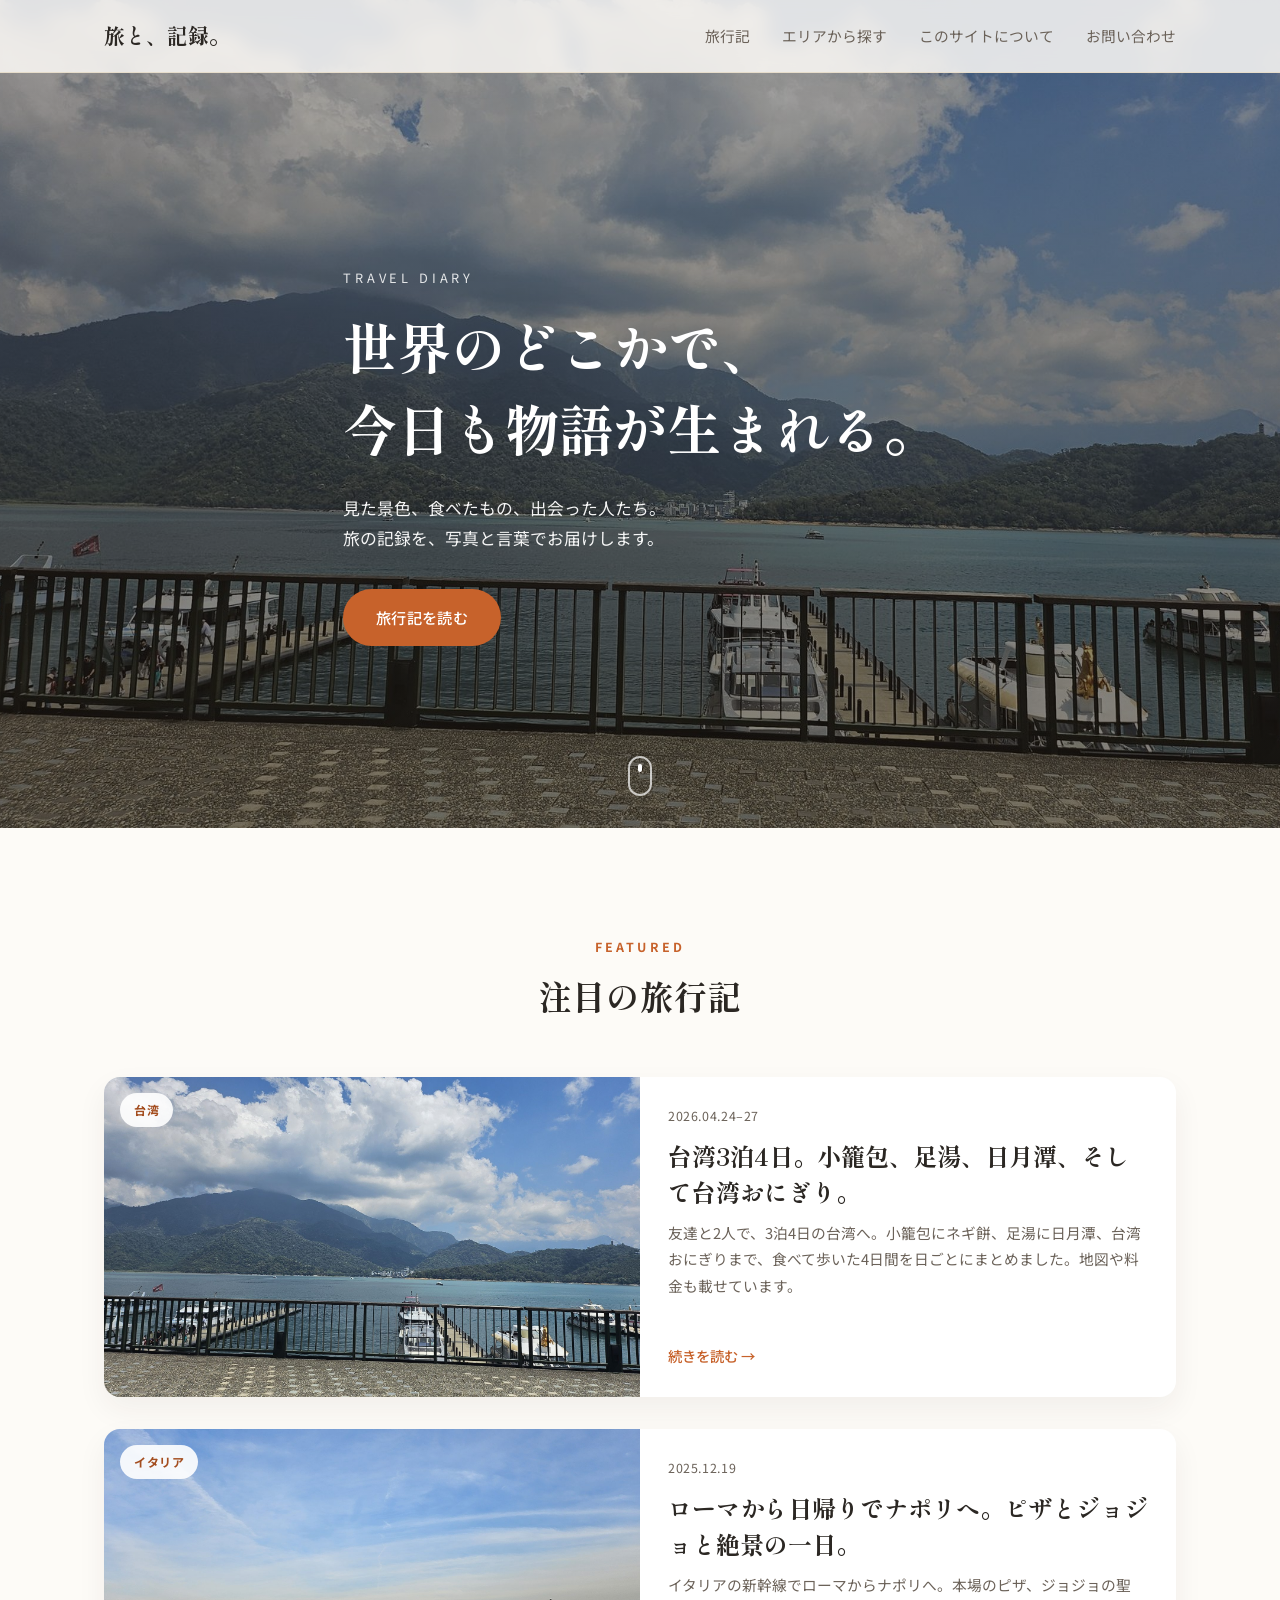
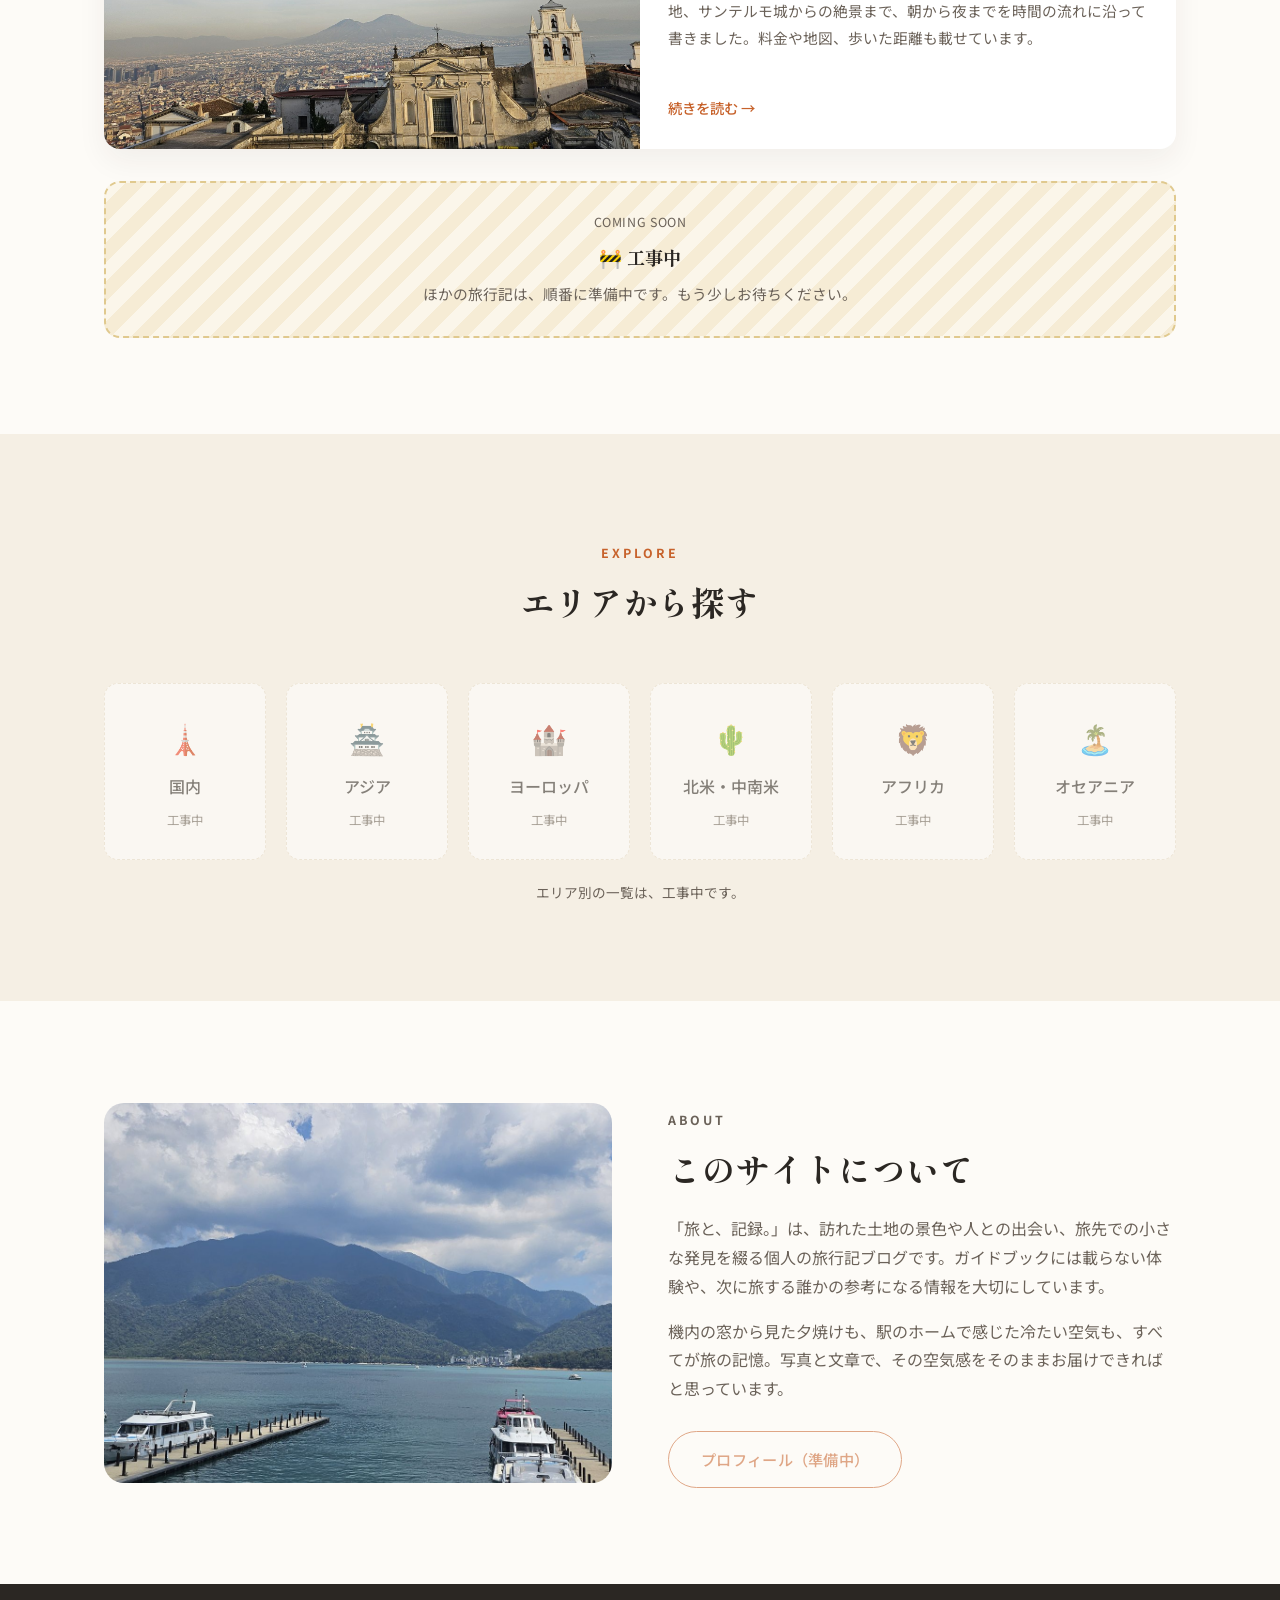
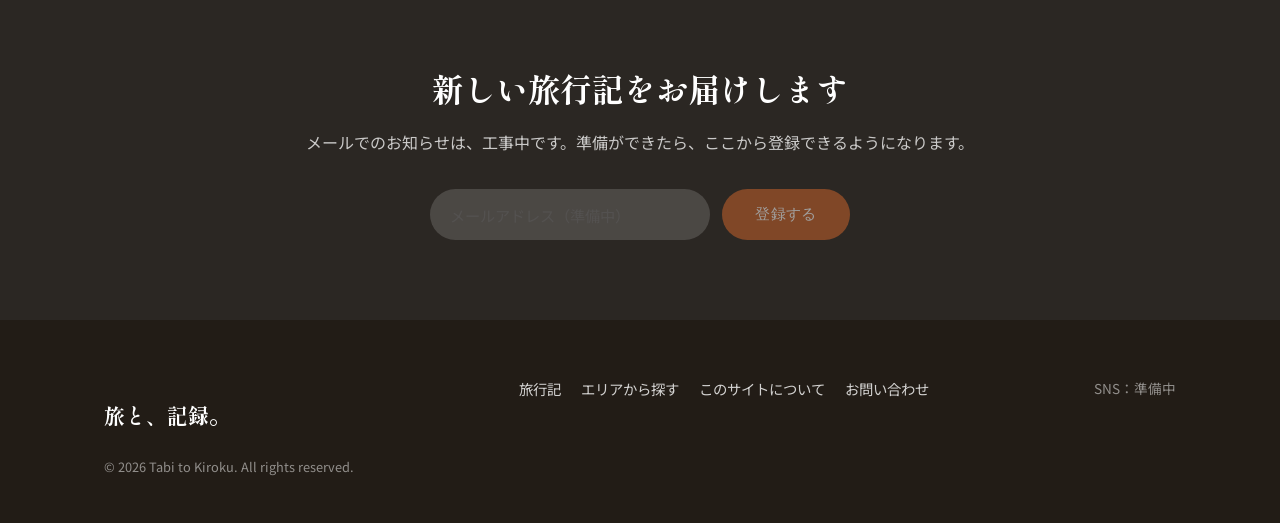
==== commit 1e99c432: "Rebuild Taiwan04 article from the Naples template and refresh the top page - Taiwan04: 4-day article" ====
--- a/index.html
+++ b/index.html
@@ -49,6 +49,18 @@
       <div class="card-grid">
 
         <article class="card card-large">
+          <div class="card-media" style="background-image:url('images/Taiwan04/20260426_130929.jpg');">
+            <span class="tag">台湾</span>
+          </div>
+          <div class="card-body">
+            <p class="card-date">2026.04.24–27</p>
+            <h3>台湾3泊4日。小籠包、足湯、日月潭、そして台湾おにぎり。</h3>
+            <p class="card-excerpt">友達と2人で、3泊4日の台湾へ。小籠包にネギ餅、足湯に日月潭、台湾おにぎりまで、食べて歩いた4日間を日ごとにまとめました。地図や料金も載せています。</p>
+            <a href="articles/taiwan04.html" class="card-link">続きを読む →</a>
+          </div>
+        </article>
+
+        <article class="card card-large">
           <div class="card-media" style="background-image:url('images/Italy01/naples/20251219_150623.jpg');">
             <span class="tag">イタリア</span>
           </div>
@@ -60,63 +72,11 @@
           </div>
         </article>
 
-        <article class="card">
-          <div class="card-media" style="background-image:url('images/2025-12-italy/cover/20251220_171039.jpg');">
-            <span class="tag">イタリア</span>
-          </div>
+        <article class="card card-soon">
           <div class="card-body">
-            <p class="card-date">2025.12.20</p>
-            <h3>夜のコロッセオ、ライトアップされた円形闘技場を歩く</h3>
-            <p class="card-excerpt">日が落ちてから訪れたコロッセオは、昼間とはまったく違う表情に。琥珀色の光にアーチが浮かび上がり、2000年前の石組みが幻想的に照らし出されます。</p>
-            <a href="#" class="card-link">続きを読む →</a>
-          </div>
-        </article>
-
-        <article class="card">
-          <div class="card-media" style="background-image:url('images/2025-12-italy/cover/20251220_133703.jpg');">
-            <span class="tag">グルメ</span>
-          </div>
-          <div class="card-body">
-            <p class="card-date">2025.12.20</p>
-            <h3>下町の食堂で味わう、正統派カルボナーラとアマトリチャーナ</h3>
-            <p class="card-excerpt">観光客より地元客の方が多い小さなオステリア。手打ち麺にチーズと胡椒だけのシンプルなカルボナーラと、グアンチャーレの旨みが効いたアマトリチャーナを食べ比べました。</p>
-            <a href="#" class="card-link">続きを読む →</a>
-          </div>
-        </article>
-
-        <article class="card">
-          <div class="card-media" style="background-image:url('images/2025-12-italy/cover/20251222_110135.jpg');">
-            <span class="tag">グルメ</span>
-          </div>
-          <div class="card-body">
-            <p class="card-date">2025.12.22</p>
-            <h3>老舗パスティッチェリアで出会った焼きたてドーナツと伝統菓子</h3>
-            <p class="card-excerpt">クリームがたっぷり詰まった揚げドーナツ「マリトッツォ」に、レモンカードのスフォリアテッレ。ショーケースいっぱいに並ぶ焼き菓子の中から、目移りしながら選ぶひとときも旅の醍醐味です。</p>
-            <a href="#" class="card-link">続きを読む →</a>
-          </div>
-        </article>
-
-        <article class="card">
-          <div class="card-media" style="background-image:url('images/2025-12-italy/cover/20251218_120219.jpg');">
-            <span class="tag">旅のはじまり</span>
-          </div>
-          <div class="card-body">
-            <p class="card-date">2025.12.18</p>
-            <h3>出発の朝、慌ただしい空港ターミナルから旅が始まる</h3>
-            <p class="card-excerpt">搭乗ゲート前に並ぶ機体を眺めながら、これから始まる旅への期待が高まります。忙しなく行き交う人々の合間で見上げた青空が、旅の始まりを告げてくれました。</p>
-            <a href="#" class="card-link">続きを読む →</a>
-          </div>
-        </article>
-
-        <article class="card">
-          <div class="card-media" style="background-image:url('images/2025-12-italy/naples/20251219_102523.jpg');">
-            <span class="tag">グルメ</span>
-          </div>
-          <div class="card-body">
-            <p class="card-date">2025.12.19</p>
-            <h3>行列必至の老舗ピッツェリア、壁を埋め尽くす受賞歴の数々</h3>
-            <p class="card-excerpt">ミシュランガイドにも選ばれた名店。壁いっぱいに並ぶ表彰状やメダルを眺めながら、マルゲリータが焼き上がるのを待つ時間もまた旅の醍醐味でした。</p>
-            <a href="#" class="card-link">続きを読む →</a>
+            <p class="card-date">COMING SOON</p>
+            <h3>🚧 工事中</h3>
+            <p class="card-excerpt">ほかの旅行記は、順番に準備中です。もう少しお待ちください。</p>
           </div>
         </article>
 
@@ -131,49 +91,50 @@
         <h2>エリアから探す</h2>
       </div>
       <div class="region-grid">
-        <a href="#" class="region-card">
+        <div class="region-card is-soon" aria-disabled="true">
           <span class="region-icon">🗼</span>
           <span class="region-name">国内</span>
-          <span class="region-count">18記事</span>
-        </a>
-        <a href="#" class="region-card">
+          <span class="region-count">工事中</span>
+        </div>
+        <div class="region-card is-soon" aria-disabled="true">
           <span class="region-icon">🏯</span>
           <span class="region-name">アジア</span>
-          <span class="region-count">24記事</span>
-        </a>
-        <a href="#" class="region-card">
+          <span class="region-count">工事中</span>
+        </div>
+        <div class="region-card is-soon" aria-disabled="true">
           <span class="region-icon">🏰</span>
           <span class="region-name">ヨーロッパ</span>
-          <span class="region-count">31記事</span>
-        </a>
-        <a href="#" class="region-card">
+          <span class="region-count">工事中</span>
+        </div>
+        <div class="region-card is-soon" aria-disabled="true">
           <span class="region-icon">🌵</span>
           <span class="region-name">北米・中南米</span>
-          <span class="region-count">12記事</span>
-        </a>
-        <a href="#" class="region-card">
+          <span class="region-count">工事中</span>
+        </div>
+        <div class="region-card is-soon" aria-disabled="true">
           <span class="region-icon">🦁</span>
           <span class="region-name">アフリカ</span>
-          <span class="region-count">7記事</span>
-        </a>
-        <a href="#" class="region-card">
+          <span class="region-count">工事中</span>
+        </div>
+        <div class="region-card is-soon" aria-disabled="true">
           <span class="region-icon">🏝️</span>
           <span class="region-name">オセアニア</span>
-          <span class="region-count">9記事</span>
-        </a>
+          <span class="region-count">工事中</span>
+        </div>
       </div>
+      <p class="soon-note">エリア別の一覧は、工事中です。</p>
     </div>
   </section>
 
   <section class="section about" id="about">
     <div class="container about-inner">
-      <div class="about-photo" style="background-image:url('images/2025-12-italy/cover/20251218_175914.jpg');"></div>
+      <div class="about-photo" style="background-image:url('images/Taiwan04/20260426_130937.jpg');"></div>
       <div class="about-text">
         <p class="section-eyebrow">ABOUT</p>
         <h2>このサイトについて</h2>
         <p>「旅と、記録。」は、訪れた土地の景色や人との出会い、旅先での小さな発見を綴る個人の旅行記ブログです。ガイドブックには載らない体験や、次に旅する誰かの参考になる情報を大切にしています。</p>
         <p>機内の窓から見た夕焼けも、駅のホームで感じた冷たい空気も、すべてが旅の記憶。写真と文章で、その空気感をそのままお届けできればと思っています。</p>
-        <a href="#" class="btn btn-outline">プロフィールを見る</a>
+        <span class="btn btn-outline is-disabled" aria-disabled="true">プロフィール（準備中）</span>
       </div>
     </div>
   </section>
@@ -181,10 +142,10 @@
   <section class="newsletter" id="contact">
     <div class="container newsletter-inner">
       <h2>新しい旅行記をお届けします</h2>
-      <p>更新情報をメールで受け取りたい方は、こちらから登録してください。</p>
+      <p>メールでのお知らせは、工事中です。準備ができたら、ここから登録できるようになります。</p>
       <form class="newsletter-form" onsubmit="return false;">
-        <input type="email" placeholder="メールアドレス" aria-label="メールアドレス" required>
-        <button type="submit" class="btn btn-primary">登録する</button>
+        <input type="email" placeholder="メールアドレス（準備中）" aria-label="メールアドレス" disabled>
+        <button type="submit" class="btn btn-primary" disabled>登録する</button>
       </form>
     </div>
   </section>
@@ -204,9 +165,7 @@
       <a href="#contact">お問い合わせ</a>
     </div>
     <div class="footer-social">
-      <a href="#" aria-label="Instagram">Instagram</a>
-      <a href="#" aria-label="X">X</a>
-      <a href="#" aria-label="YouTube">YouTube</a>
+      <span class="footer-soon">SNS：準備中</span>
     </div>
   </div>
 </footer>
--- a/css/style.css
+++ b/css/style.css
@@ -154,7 +154,7 @@
 .hero-bg {
   position: absolute;
   inset: 0;
-  background: url('../images/2025-12-italy/cover/20251221_143336.jpg') center 30%/cover no-repeat;
+  background: url('../images/Taiwan04/20260426_130929.jpg') center 55%/cover no-repeat;
 }
 
 .hero-bg::after {
@@ -2063,3 +2063,81 @@
 .rate-note b {
   color: #a44e20;
 }
+
+/* Multi-day articles */
+.toc-day {
+  margin: 14px 0 4px;
+  font-size: 0.78rem;
+  font-weight: 700;
+  letter-spacing: 0.12em;
+  color: var(--color-accent);
+}
+
+.toc-list.toc-list--day {
+  grid-template-rows: none;
+  grid-auto-flow: row;
+}
+
+.nmap-pinstore {
+  display: none;
+}
+
+.nmap-caption--second {
+  margin-top: 40px;
+}
+
+.nmap-key .k-bus { --sw: #3b6fb6; }
+.nmap-key .k-bus::before { border-top-style: dashed; }
+.nmap-key .k-ferry { --sw: #1f93a8; }
+.nmap-key .k-ferry::before { border-top-style: dotted; }
+
+.nmap-steps span {
+  overflow-wrap: anywhere;
+}
+
+/* Under construction (sample areas on the top page) */
+.card-soon {
+  grid-column: span 3;
+  text-align: center;
+  background: repeating-linear-gradient(135deg, #fbf6ea, #fbf6ea 14px, #f6ecd5 14px, #f6ecd5 28px);
+  border: 2px dashed #e0c98e;
+  box-shadow: none;
+}
+
+.card-soon:hover {
+  transform: none;
+  box-shadow: none;
+}
+
+.card-soon .card-body {
+  align-items: center;
+}
+
+.region-card.is-soon {
+  opacity: 0.55;
+  cursor: default;
+  border-style: dashed;
+}
+
+.region-card.is-soon:hover {
+  border-color: var(--color-border);
+  transform: none;
+}
+
+.soon-note {
+  margin: 20px 0 0;
+  text-align: center;
+  font-size: 0.85rem;
+  color: var(--color-text-soft);
+}
+
+.btn.is-disabled,
+.newsletter-form [disabled] {
+  opacity: 0.55;
+  cursor: not-allowed;
+}
+
+.footer-soon {
+  color: rgba(255, 255, 255, 0.5);
+  font-size: 0.85rem;
+}
